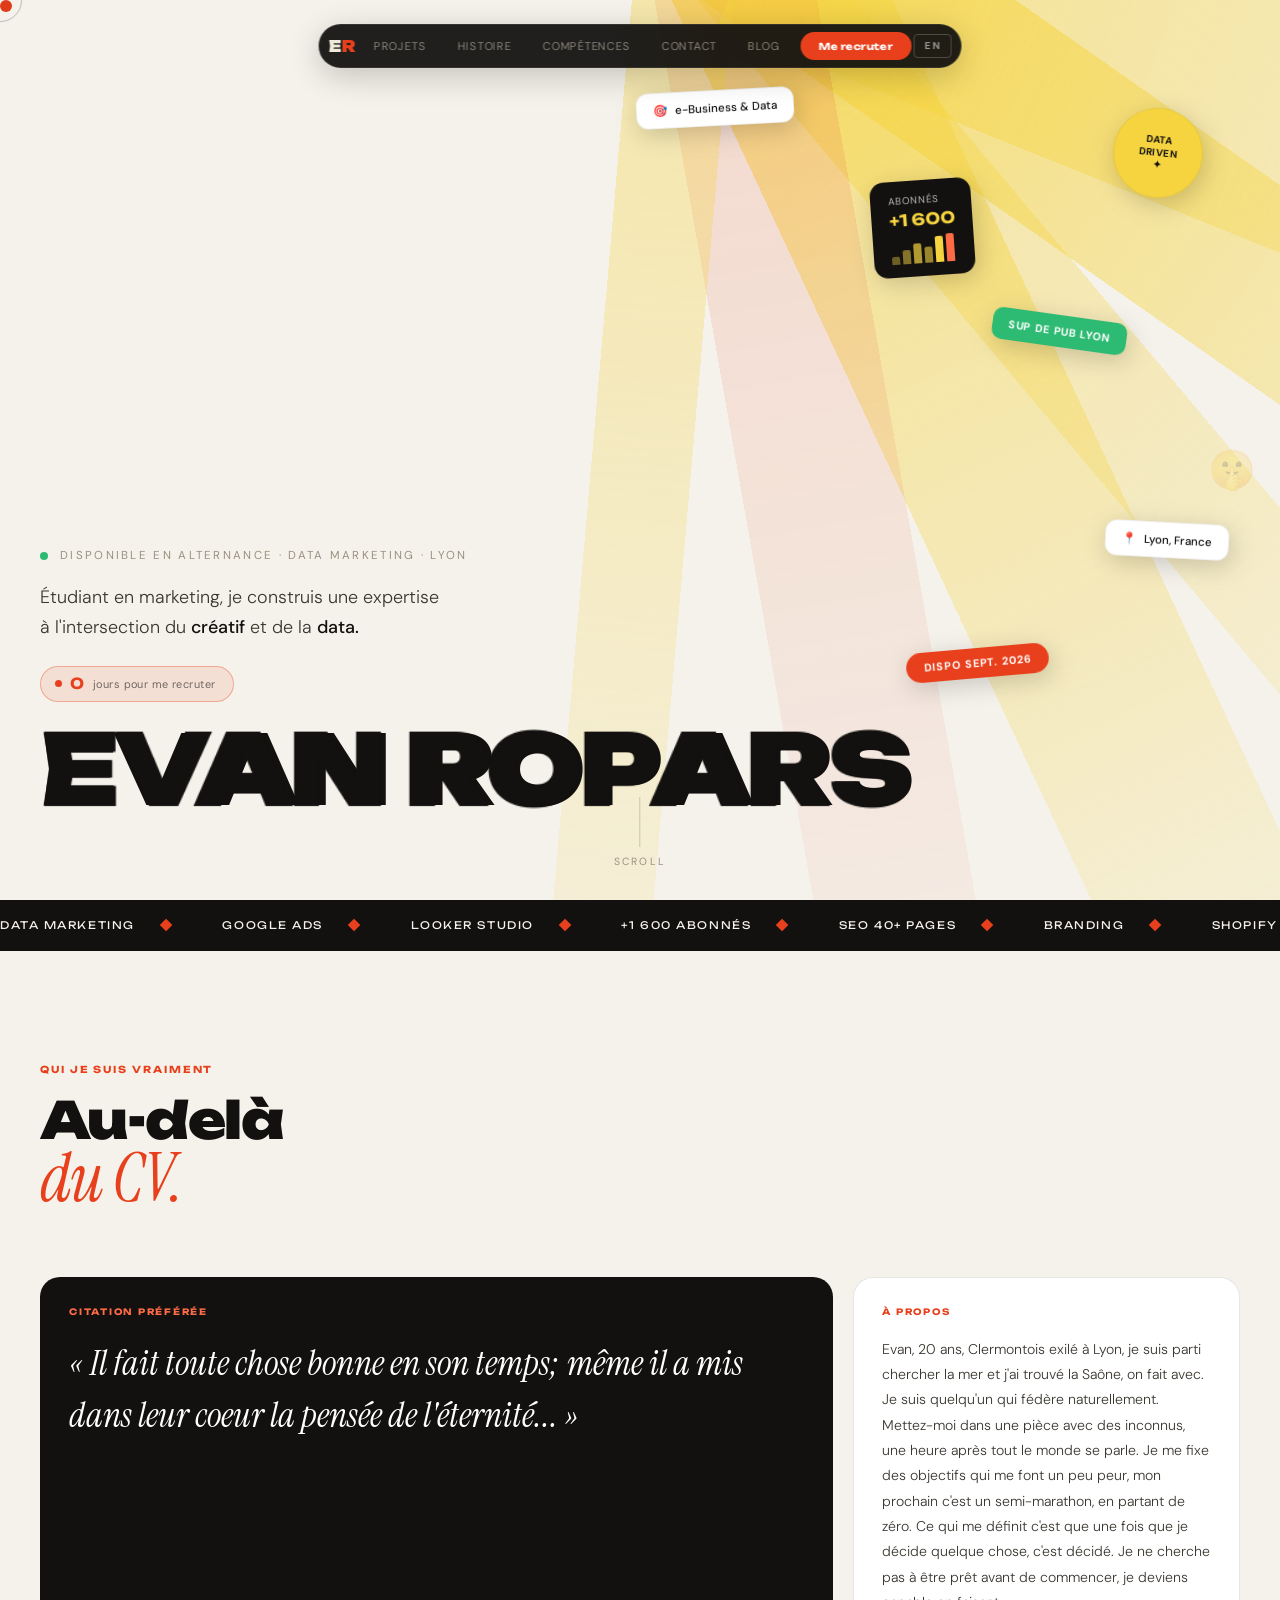
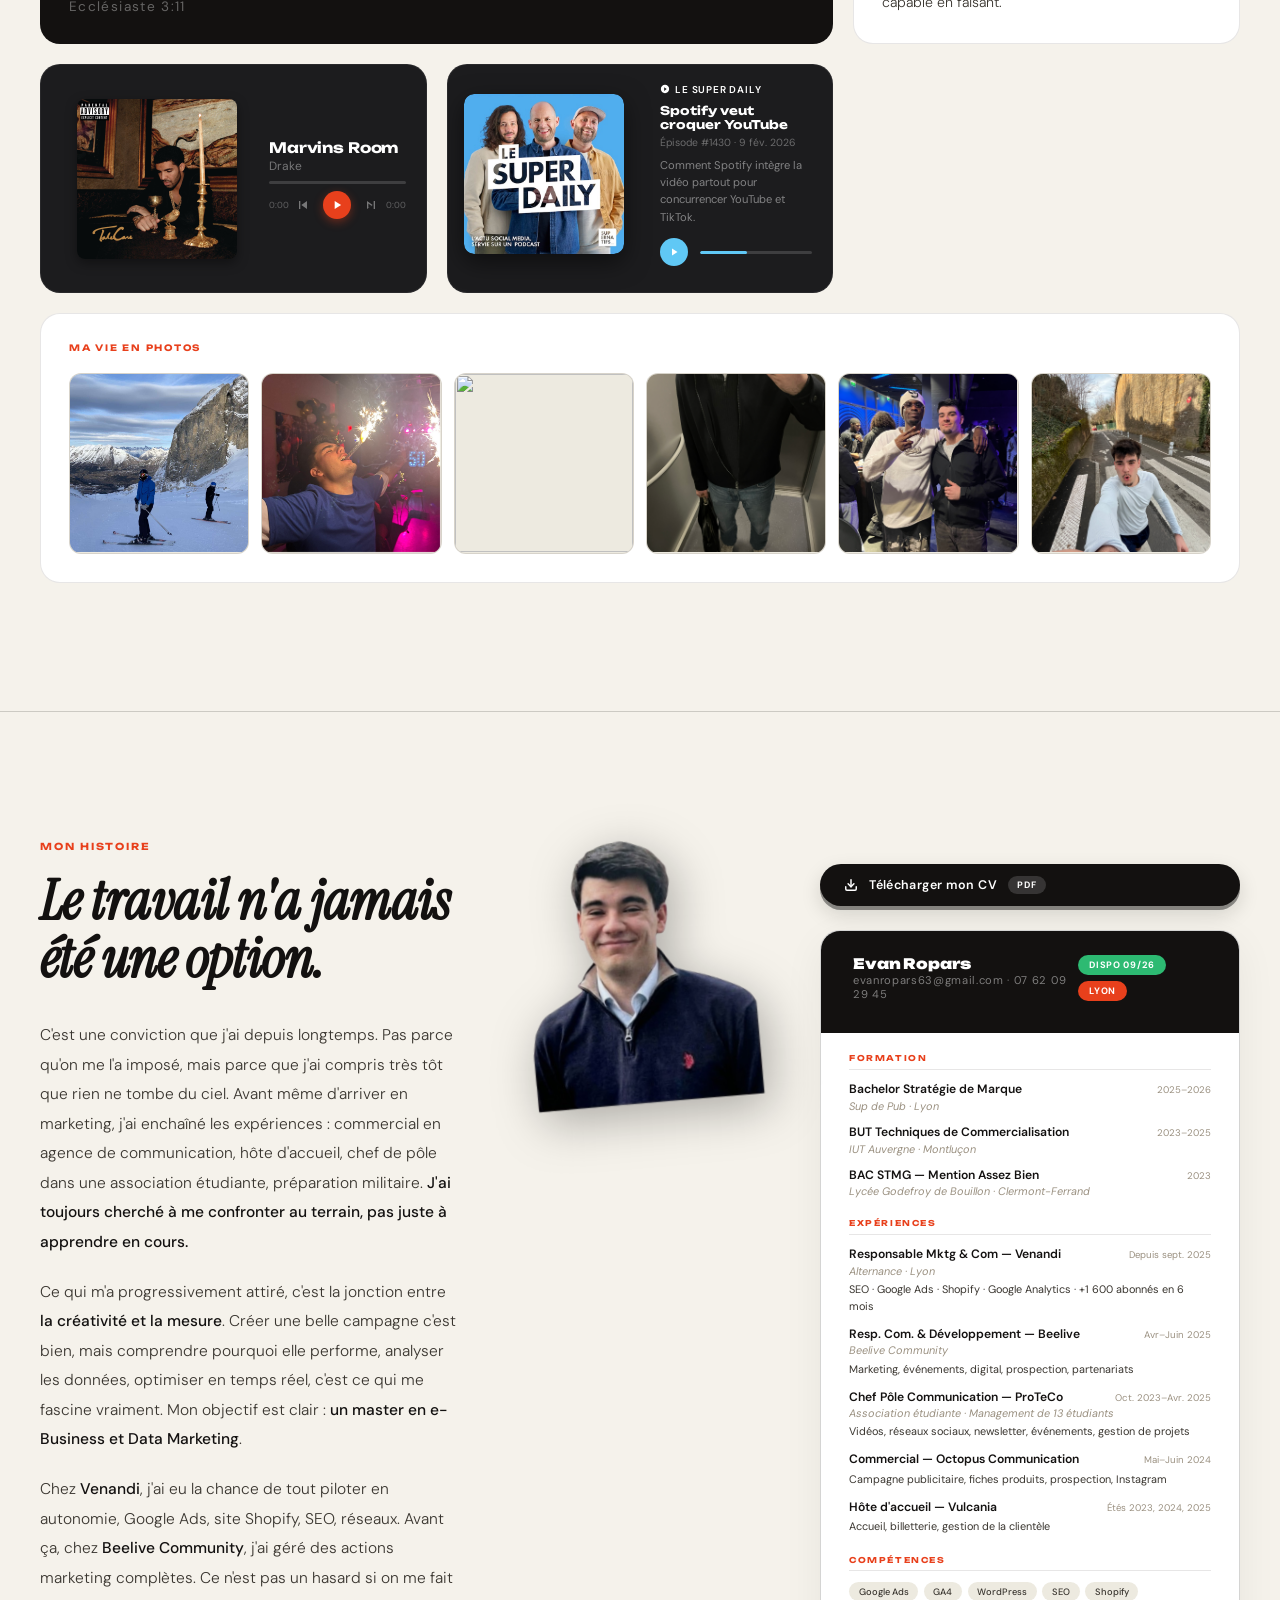
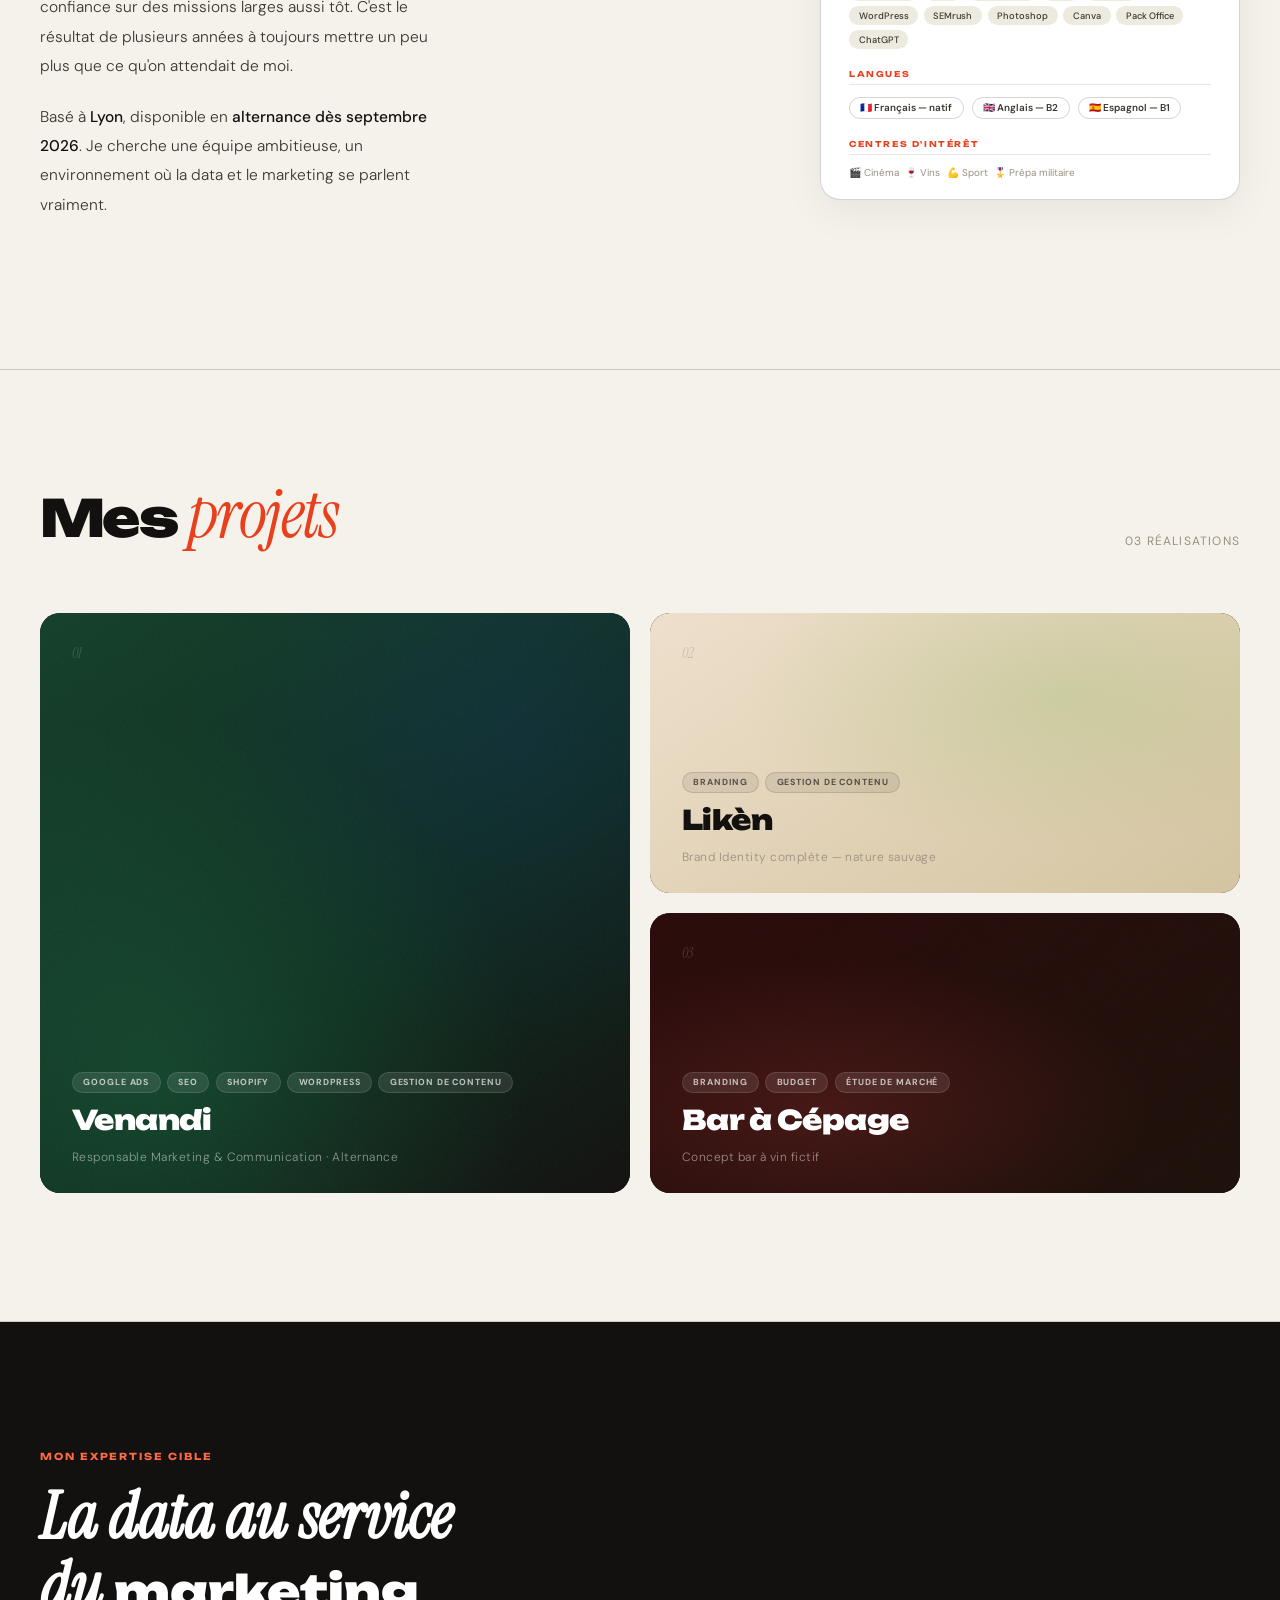
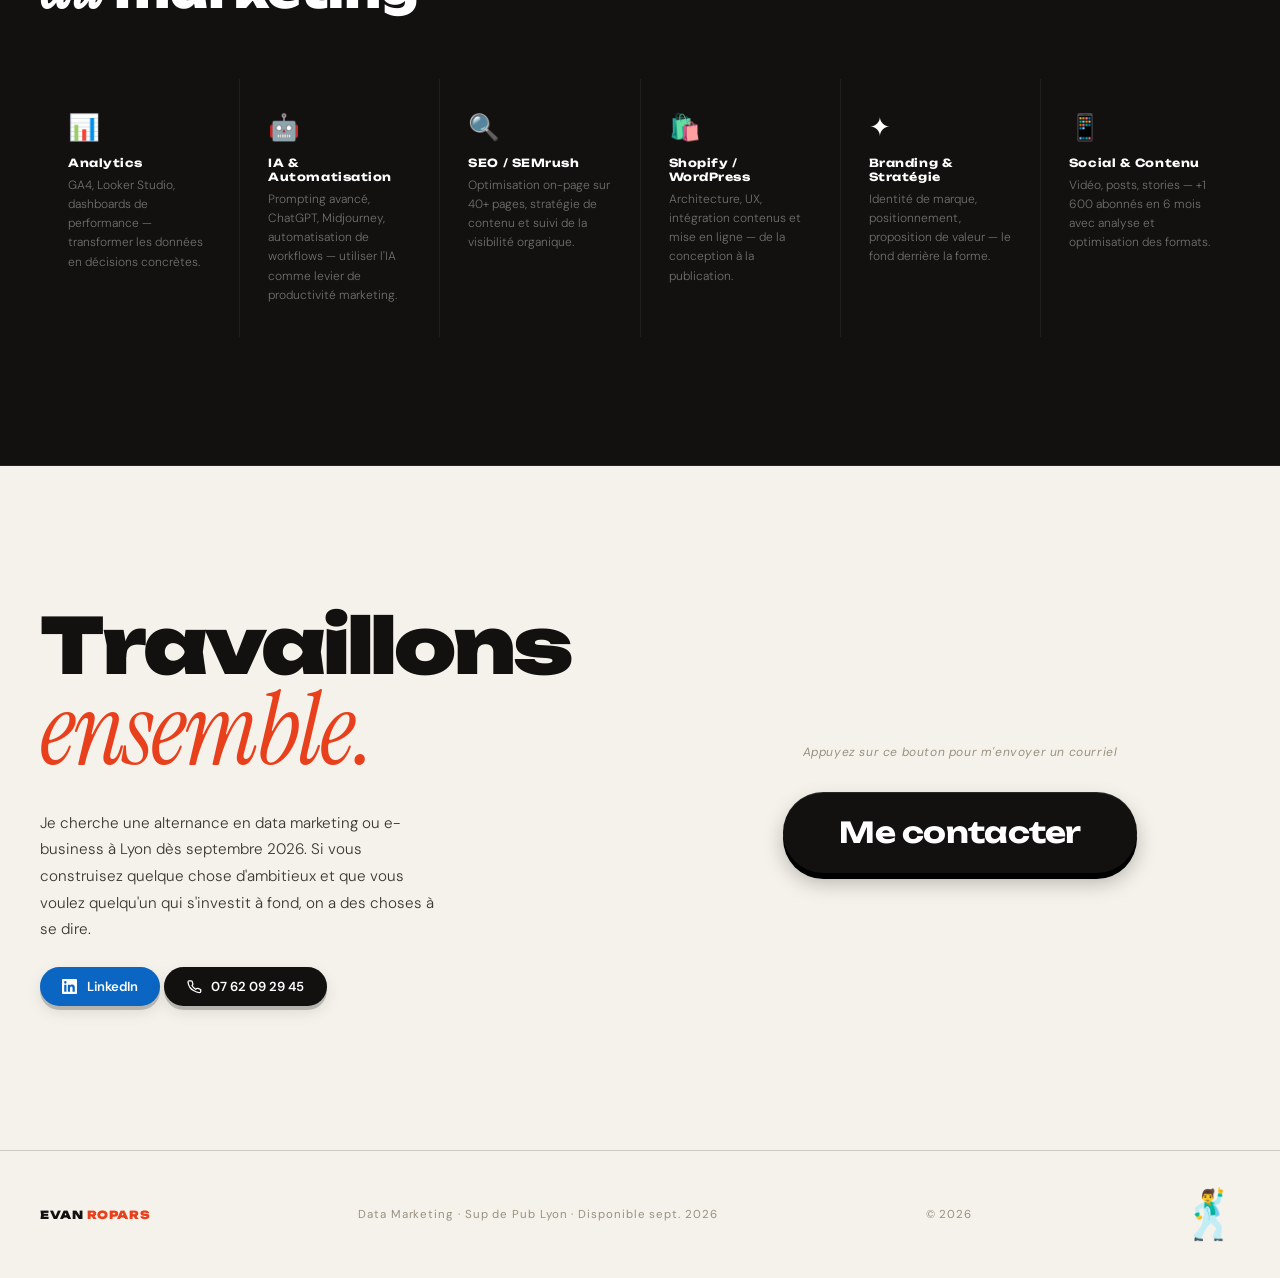
==== index.html @ af180e32 "Add files via upload" ====
<!DOCTYPE html>
<html lang="fr">

<head>
  <meta charset="UTF-8">
  <meta name="viewport" content="width=device-width, initial-scale=1.0">
  <title>Evan Ropars — Data Marketing</title>
  <link
    href="https://fonts.googleapis.com/css2?family=Unbounded:wght@300;400;600;700;900&family=Instrument+Serif:ital@0;1&family=DM+Sans:ital,wght@0,300;0,400;0,500;1,300&display=swap"
    rel="stylesheet">
  <link rel="stylesheet" href="style.css">
</head>

<body>
  <!-- ── LOADER BOMBE ── -->
<div id="loader">
  <div class="ldr-rays">
    <div class="ldr-ray"></div>
    <div class="ldr-ray"></div>
    <div class="ldr-ray"></div>
    <div class="ldr-ray"></div>
    <div class="ldr-ray"></div>
  </div>
  <div class="ldr-content">
    <div class="ldr-eyebrow">Portfolio · 2026</div>
    <div class="ldr-bomb-wrap">
      <div class="ldr-bomb" id="ldrBomb">
        <div class="ldr-fuse" id="ldrFuse">
          <div class="ldr-spark"></div>
        </div>
        <div class="ldr-bomb-body">
          <div class="ldr-bomb-shine"></div>
        </div>
      </div>
      <div class="ldr-explosion" id="ldrExplosion">
        <div class="ldr-exp-ring r1"></div>
        <div class="ldr-exp-ring r2"></div>
        <div class="ldr-exp-ring r3"></div>
        <div class="ldr-exp-ring r4"></div>
        <div class="ldr-exp-particles" id="ldrParticles"></div>
        <div class="ldr-exp-core"></div>
        <div class="ldr-exp-flash" id="ldrFlash"></div>
      </div>
    </div>
    <div class="ldr-name">EVAN ROPARS</div>
    <div class="ldr-bar-wrap">
      <div class="ldr-bar" id="ldrBar"></div>
    </div>
    <div class="ldr-sub" id="ldrSub">Chargement...</div>
  </div>
</div>

<style>
#loader {
  position: fixed;
  inset: 0;
  background: #131110;
  z-index: 99999;
  display: flex;
  align-items: center;
  justify-content: center;
  overflow: hidden;
  transition: none;
}

/* ── RAYONS ── */
.ldr-rays {
  position: absolute;
  inset: 0;
  pointer-events: none;
}
.ldr-ray {
  position: absolute;
  top: -10%;
  left: 50%;
  transform-origin: top center;
  opacity: 0;
  animation: ldrRayIn .8s ease forwards;
}
.ldr-ray:nth-child(1){width:180px;height:160%;background:linear-gradient(to bottom,rgba(245,212,64,.15),transparent);transform:rotate(-55deg);animation-delay:.1s}
.ldr-ray:nth-child(2){width:120px;height:160%;background:linear-gradient(to bottom,rgba(245,212,64,.1),transparent);transform:rotate(-35deg);animation-delay:.15s}
.ldr-ray:nth-child(3){width:200px;height:160%;background:linear-gradient(to bottom,rgba(245,212,64,.12),transparent);transform:rotate(-18deg);animation-delay:.05s}
.ldr-ray:nth-child(4){width:160px;height:160%;background:linear-gradient(to bottom,rgba(232,64,28,.08),transparent);transform:rotate(-5deg);animation-delay:.2s}
.ldr-ray:nth-child(5){width:100px;height:160%;background:linear-gradient(to bottom,rgba(245,212,64,.1),transparent);transform:rotate(-68deg);animation-delay:.08s}
@keyframes ldrRayIn{from{opacity:0}to{opacity:1}}

/* ── CONTENU ── */
.ldr-content {
  position: relative;
  z-index: 2;
  display: flex;
  flex-direction: column;
  align-items: center;
  gap: 1.25rem;
}
.ldr-eyebrow {
  font-family:'DM Sans',sans-serif;
  font-size:.65rem;
  letter-spacing:.25em;
  text-transform:uppercase;
  color:rgba(255,255,255,.3);
  opacity:0;
  animation:ldrUp .5s .2s ease forwards;
}

/* ── BOMBE ── */
.ldr-bomb-wrap {
  position:relative;
  width:120px;
  height:120px;
  display:flex;
  align-items:center;
  justify-content:center;
}
.ldr-bomb {
  display:flex;
  flex-direction:column;
  align-items:center;
  opacity:0;
  animation:ldrUp .5s .3s ease forwards;
}
.ldr-bomb.shaking { animation:ldrShake .07s linear infinite !important; }
@keyframes ldrShake{0%,100%{transform:rotate(-4deg) scale(1.06)}50%{transform:rotate(4deg) scale(1.06)}}
.ldr-fuse {
  width:4px;
  height:40px;
  background:linear-gradient(to bottom,#8B5E3C,#5a3a1a);
  border-radius:2px;
  position:relative;
  transform:rotate(20deg);
  margin-bottom:-4px;
}
.ldr-spark {
  position:absolute;
  top:0;left:50%;
  transform:translateX(-50%);
  width:10px;height:10px;
  border-radius:50%;
  box-shadow:0 0 8px #f5d440,0 0 20px #ff6b45;
  animation:ldrSpark .12s linear infinite;
}
@keyframes ldrSpark{
  0%{background:#fff;transform:translateX(-50%) scale(1)}
  50%{background:#f5d440;transform:translateX(-50%) scale(1.4) translateY(-2px)}
  100%{background:#e8401c;transform:translateX(-50%) scale(.8) translateY(1px)}
}
.ldr-bomb-body {
  width:80px;height:80px;
  border-radius:50%;
  background:radial-gradient(circle at 35% 30%,#444,#111 60%,#000);
  box-shadow:0 8px 24px rgba(0,0,0,.8),inset 0 2px 4px rgba(255,255,255,.08);
  position:relative;overflow:hidden;
}
.ldr-bomb-shine {
  position:absolute;
  top:12px;left:16px;
  width:22px;height:14px;
  background:rgba(255,255,255,.12);
  border-radius:50%;
  transform:rotate(-30deg);
}

/* ── EXPLOSION ── */
.ldr-explosion {
  position:absolute;inset:0;
  display:flex;align-items:center;justify-content:center;
  opacity:0;pointer-events:none;
}
.ldr-explosion.boom { opacity:1; }

.ldr-exp-core {
  position:absolute;
  width:60px;height:60px;
  border-radius:50%;
  background:radial-gradient(circle,#fff 0%,#f5d440 30%,#e8401c 60%,transparent 80%);
  opacity:0;
  transform:scale(0);
}
.ldr-explosion.boom .ldr-exp-core {
  animation:ldrCore .4s ease-out forwards;
}
@keyframes ldrCore{
  0%{transform:scale(0);opacity:1}
  50%{transform:scale(3);opacity:.8}
  100%{transform:scale(6);opacity:0}
}

.ldr-exp-ring {
  position:absolute;
  border-radius:50%;
  opacity:0;
}
.ldr-explosion.boom .r1{animation:ldrRing .6s .0s ease-out forwards;width:60px;height:60px;border:4px solid #fff}
.ldr-explosion.boom .r2{animation:ldrRing .7s .06s ease-out forwards;width:60px;height:60px;border:3px solid #f5d440}
.ldr-explosion.boom .r3{animation:ldrRing .8s .12s ease-out forwards;width:60px;height:60px;border:2px solid #e8401c}
.ldr-explosion.boom .r4{animation:ldrRing .9s .2s ease-out forwards;width:60px;height:60px;border:1.5px solid rgba(255,107,69,.5)}
@keyframes ldrRing{
  0%{transform:scale(0);opacity:1}
  100%{transform:scale(10);opacity:0}
}

.ldr-exp-flash {
  position:fixed;
  inset:-50vw;
  background:white;
  opacity:0;
  z-index:99;
  pointer-events:none;
}
.ldr-exp-flash.flash {
  animation:ldrBigFlash .4s ease-out forwards;
}
@keyframes ldrBigFlash{
  0%{opacity:1}
  100%{opacity:0}
}

.ldr-exp-particles{position:absolute;width:0;height:0}

/* ── NOM ── */
.ldr-name {
  font-family:'Unbounded',sans-serif;
  font-size:clamp(1.8rem,7vw,5rem);
  font-weight:900;
  letter-spacing:-.04em;
  color:white;
  opacity:0;
  animation:ldrUp .5s .5s ease forwards;
}

/* ── BARRE ── */
.ldr-bar-wrap {
  width:220px;height:2px;
  background:rgba(255,255,255,.1);
  border-radius:2px;overflow:hidden;
  opacity:0;
  animation:ldrUp .4s .65s ease forwards;
}
.ldr-bar {
  height:100%;width:0%;
  background:#e8401c;
  border-radius:2px;
}
.ldr-sub {
  font-family:'DM Sans',sans-serif;
  font-size:.62rem;
  letter-spacing:.18em;
  text-transform:uppercase;
  color:rgba(255,255,255,.3);
  opacity:0;
  animation:ldrUp .4s .75s ease forwards;
}

@keyframes ldrUp{from{opacity:0;transform:translateY(16px)}to{opacity:1;transform:translateY(0)}}

/* ── SORTIE — le loader se déchire vers l'extérieur ── */
#loader.exit {
  animation:ldrExplodeOut .6s ease-in forwards;
  transform-origin:center center;
}
@keyframes ldrExplodeOut{
  0%  {clip-path:circle(150% at 50% 50%);opacity:1}
  40% {clip-path:circle(150% at 50% 50%);opacity:1}
  100%{clip-path:circle(0% at 50% 50%);opacity:0}
}
</style>

<script>
(function(){
  const loader    = document.getElementById('loader');
  const bomb      = document.getElementById('ldrBomb');
  const fuse      = document.getElementById('ldrFuse');
  const explosion = document.getElementById('ldrExplosion');
  const flash     = document.getElementById('ldrFlash');
  const bar       = document.getElementById('ldrBar');
  const sub       = document.getElementById('ldrSub');
  const particles = document.getElementById('ldrParticles');
  let progress = 0;

  const iv = setInterval(()=>{
    progress += 1.8;
    bar.style.width = Math.min(progress,100)+'%';
    fuse.style.height = Math.max(4, 40*(1-progress/100))+'px';

    if(progress>=50) sub.textContent='Presque prêt...';
    if(progress>=80){ bomb.classList.add('shaking'); sub.textContent='Attention... 💣'; }
    if(progress>=100){ clearInterval(iv); boom(); }
  }, 22);

  function boom(){
    bomb.style.opacity='0';
    explosion.classList.add('boom');
    flash.classList.add('flash');

    // Particules
    const colors=['#f5d440','#e8401c','#ff6b45','#ffffff','#ff9900','#fbbf24'];
    for(let i=0;i<36;i++){
      const angle=(i/36)*360;
      const dist=80+Math.random()*120;
      const color=colors[Math.floor(Math.random()*colors.length)];
      const size=3+Math.random()*10;
      const rad=(angle*Math.PI)/180;
      const dx=Math.cos(rad)*dist;
      const dy=Math.sin(rad)*dist;
      const p=document.createElement('div');
      p.style.cssText=`position:absolute;width:${size}px;height:${size}px;border-radius:${Math.random()>.4?'50%':'2px'};background:${color};box-shadow:0 0 8px ${color};`;
      const s=document.createElement('style');
      s.textContent=`@keyframes lp${i}{0%{transform:translate(0,0) scale(1) rotate(0deg);opacity:1}100%{transform:translate(${dx}px,${dy}px) scale(0) rotate(${Math.random()*360}deg);opacity:0}}`;
      document.head.appendChild(s);
      p.style.animation=`lp${i} .8s ease-out forwards`;
      particles.appendChild(p);
    }

    sub.textContent='💥 BOOM !';
    sub.style.color='#e8401c';
    sub.style.opacity='1';

    // Le nom du loader vole vers le nom géant de la hero
    setTimeout(()=>{
      const ldrName  = document.querySelector('.ldr-name');
      const heroName = document.getElementById('heroName');
      const heroWrap = document.querySelector('.hero-name-wrap');

      if(ldrName && heroName && heroWrap){
        // Gèle le nom hero (déjà animé en arrière-plan sous le loader)
        heroWrap.style.animation='none';
        heroWrap.style.opacity='0';

        const fr = ldrName.getBoundingClientRect();
        const to = heroName.getBoundingClientRect();

        // Couleur et taille réelles du hero name
        const heroStyle = getComputedStyle(heroName);
        const heroColor = heroStyle.color;
        const heroFs    = parseFloat(heroStyle.fontSize);
        const fs        = parseFloat(getComputedStyle(ldrName).fontSize);

        // Clone flottant fixed — sans width contrainte, positionné à 0,0
        const clone = document.createElement('div');
        clone.textContent='EVAN ROPARS';
        clone.style.cssText=[
          'position:fixed','left:0','top:0',
          `font-family:'Unbounded',sans-serif`,
          `font-size:${fs}px`,
          'font-weight:900',
          'letter-spacing:-.04em',
          'color:white',
          'z-index:9999999',
          'margin:0','padding:0',
          'pointer-events:none',
          'white-space:nowrap',
          'will-change:transform'
        ].join(';');
        document.body.appendChild(clone);

        // Mesure la taille naturelle du clone (force reflow)
        const cr  = clone.getBoundingClientRect();

        // Bords réels du texte hero (lettres, pas le flex container)
        const letters       = heroName.querySelectorAll('.letter-wrap');
        const firstR        = letters[0].getBoundingClientRect();
        const lastR         = letters[letters.length-1].getBoundingClientRect();
        const heroTextLeft  = firstR.left;
        const heroTextWidth = lastR.right - firstR.left;
        const heroTextCY    = (firstR.top + lastR.bottom) / 2;

        // Clone positionné à l'identique du loader name (bord gauche aligné)
        const frLeft = fr.left + fr.width/2 - cr.width/2; // bord gauche du loader name
        const frCY   = fr.top  + fr.height/2;
        clone.style.left = frLeft + 'px';
        clone.style.top  = (frCY - cr.height/2) + 'px';

        // Cache le nom du loader et fait fondre le loader
        ldrName.style.opacity='0';
        loader.style.transition='opacity .35s ease';
        loader.style.opacity='0';
        setTimeout(()=>{ loader.style.display='none'; },380);

        // Scale basé sur les largeurs réelles mesurées
        const sc = heroTextWidth / cr.width;
        // translate : bord gauche clone → bord gauche du texte hero
        //             centre Y clone → centre Y du texte hero
        const dx = heroTextLeft - frLeft;
        const dy = heroTextCY   - frCY;

        requestAnimationFrame(()=>requestAnimationFrame(()=>{
          // transform-origin left center : le scale s'étend vers la droite
          // → bord gauche reste fixé sur heroTextLeft après translate ✓
          clone.style.transition='transform .65s cubic-bezier(.22,1,.36,1), color .45s .1s, opacity .18s .5s';
          clone.style.transformOrigin='left center';
          clone.style.transform=`translate(${dx}px,${dy}px) scale(${sc})`;
          clone.style.color=heroColor;

          // Cross-fade : le clone s'efface, le vrai nom apparaît
          setTimeout(()=>{
            heroWrap.style.transition='opacity .18s';
            heroWrap.style.opacity='1';
          }, 500);
          setTimeout(()=>{ clone.remove(); }, 700);
        }));

      } else {
        loader.classList.add('exit');
        setTimeout(()=>{ loader.style.display='none'; },650);
      }
    },600);
  }
})();
</script>

  <div class="cur" id="cd">
    <div class="cur-dot"></div>
  </div>
  <div class="cur" id="cr">
    <div class="cur-ring" id="crr"></div>
  </div>

  <nav id="nav">
    <div class="nav-inner">
      <a href="#home" class="nav-logo"><span class="nav-logo-e">E</span><span class="nav-logo-r">R</span></a>
      <a href="#work" class="nav-link">Projets</a>
      <a href="#about" class="nav-link">Histoire</a>
      <a href="#data" class="nav-link">Compétences</a>
      <a href="#contact" class="nav-link nav-link-active">Contact</a>
      <a href="blog.html" class="nav-link">Blog</a>
      <a href="mailto:evanropars63@gmail.com" class="nav-cta-pill">Me recruter</a>
      <button class="lang-switch" id="langSwitch">EN</button>
      <button class="nav-burger" id="navBurger" aria-label="Menu" aria-expanded="false">
        <span></span><span></span><span></span>
      </button>
    </div>
  </nav>
  <div class="nav-mobile-menu" id="navMobileMenu" aria-hidden="true">
    <button class="nav-mobile-close" id="navMobileClose" aria-label="Fermer" onclick="document.getElementById('navMobileMenu').classList.remove('open');document.getElementById('navBurger').classList.remove('open');document.body.style.overflow='';">&#10005;</button>
    <a href="#work" class="nav-mobile-link">Projets</a>
    <a href="#about" class="nav-mobile-link">Histoire</a>
    <a href="#data" class="nav-mobile-link">Compétences</a>
    <a href="#contact" class="nav-mobile-link">Contact</a>
    <a href="blog.html" class="nav-mobile-link">Blog</a>
    <a href="mailto:evanropars63@gmail.com" class="nav-mobile-link nav-mobile-cta">Me recruter</a>
  </div>

  <!-- HERO -->
  <section class="hero" id="home">

    <!-- RAYONS DE LUMIERE -->
    <div class="hero-rays" id="heroRays">
      <div class="ray ray-1"></div>
      <div class="ray ray-2"></div>
      <div class="ray ray-3"></div>
      <div class="ray ray-4"></div>
      <div class="ray ray-5"></div>
      <div class="ray ray-6"></div>
    </div>

    <!-- STICKERS FIXES (parallax) -->
    <div class="sticker" style="top:12%;right:6%;transform:rotate(6deg);" data-depth="4">
      <div class="sticker-round">DATA<br>DRIVEN<br>✦</div>
    </div>
    <div class="sticker" style="top:20%;right:24%;transform:rotate(-4deg);" data-depth="6">
      <div class="sticker-chart">
        <div id="stickerAbonnesLabel" style="font-size:.62rem;letter-spacing:.08em;opacity:.7;margin-bottom:.2rem;">ABONNÉS</div>
        <div style="font-family:'Unbounded',sans-serif;font-size:1rem;font-weight:700;color:var(--yellow);">+1 600
        </div>
        <div class="mini-bars">
          <div class="mini-bar" style="height:8px;opacity:.4;"></div>
          <div class="mini-bar" style="height:14px;opacity:.5;"></div>
          <div class="mini-bar" style="height:20px;opacity:.7;"></div>
          <div class="mini-bar" style="height:16px;opacity:.6;"></div>
          <div class="mini-bar" style="height:26px;"></div>
          <div class="mini-bar" style="height:28px;background:var(--accent2);"></div>
        </div>
      </div>
    </div>
    <div class="sticker" style="top:58%;right:4%;transform:rotate(3deg);" data-depth="3">
      <div class="sticker-inner"><span>📍</span> Lyon, France</div>
    </div>
    <div class="sticker" style="top:72%;right:18%;transform:rotate(-5deg);" data-depth="5">
      <div class="sticker-badge">Dispo sept. 2026</div>
    </div>
    <div class="sticker" style="top:35%;right:12%;transform:rotate(8deg);" data-depth="4">
      <div class="sticker-tag">Sup de Pub Lyon</div>
    </div>
    <div class="sticker" style="top:10%;right:38%;transform:rotate(-3deg);" data-depth="3">
      <div class="sticker-inner"><span>🎯</span> e-Business & Data</div>
    </div>

    <!-- CONTENU HERO -->
    <div class="hero-content">
      <div class="hero-eyebrow" id="heroEyebrow">
        <span class="dot-pulse"></span><span id="heroEyebrowTxt">Disponible en alternance · Data Marketing · Lyon</span>
      </div>

      <div class="hero-intro" id="heroIntro">
        Étudiant en marketing, je construis une expertise<br>à l'intersection du <strong>créatif</strong> et de la
        <strong>data.</strong>
      </div>

      <!-- COUNTDOWN DISPO -->
      <div class="countdown-pill">
        <span class="countdown-dot"></span>
        <span id="countdownNum" class="countdown-num">—</span>
        <span id="countdownLabel" class="countdown-label">jours pour me recruter</span>
      </div>

      <!-- NOM GÉANT INTERACTIF -->
      <div class="hero-name-wrap">
        <div class="hero-name" id="heroName">
          <span class="letter-wrap" data-letter="E"><span class="letter">E</span></span><span class="letter-wrap"
            data-letter="V"><span class="letter">V</span></span><span class="letter-wrap" data-letter="A"><span
              class="letter">A</span></span><span class="letter-wrap" data-letter="N"><span
              class="letter">N</span></span><span class="letter-space"> </span><span class="letter-wrap"
            data-letter="R1"><span class="letter">R</span></span><span class="letter-wrap" data-letter="O"><span
              class="letter">O</span></span><span class="letter-wrap" data-letter="P"><span
              class="letter">P</span></span><span class="letter-wrap" data-letter="A2"><span
              class="letter">A</span></span><span class="letter-wrap" data-letter="R"><span
              class="letter">R</span></span><span class="letter-wrap" data-letter="S"><span
              class="letter">S</span></span>
        </div>
      </div>

      <!-- IMAGE STICKERS sur les lettres -->
      <!-- E = graphique/analytics -->
      <div class="letter-sticker" id="ls-E" style="--ls-rot:-6deg;width:56px;height:56px;">
        <svg viewBox="0 0 56 56" xmlns="http://www.w3.org/2000/svg">
          <rect width="56" height="56" rx="10" fill="#131110" />
          <rect x="8" y="38" width="6" height="10" rx="2" fill="#f5d440" opacity=".5" />
          <rect x="17" y="30" width="6" height="18" rx="2" fill="#f5d440" opacity=".7" />
          <rect x="26" y="22" width="6" height="26" rx="2" fill="#f5d440" />
          <rect x="35" y="14" width="6" height="34" rx="2" fill="#e8401c" />
          <polyline points="11,38 20,30 29,22 38,14" stroke="#fff" stroke-width="1.5" fill="none"
            stroke-linecap="round" />
        </svg>
      </div>
      <!-- V = Venandi / forêt -->
      <div class="letter-sticker" id="ls-V" style="--ls-rot:5deg;width:54px;height:54px;">
        <svg viewBox="0 0 54 54" xmlns="http://www.w3.org/2000/svg">
          <rect width="54" height="54" rx="10" fill="#1a5c38" />
          <polygon points="27,8 38,28 16,28" fill="#2dba72" />
          <polygon points="27,18 40,38 14,38" fill="#7ab84e" />
          <rect x="23" y="38" width="8" height="10" rx="2" fill="#73543C" />
        </svg>
      </div>
      <!-- A = Alternance / calendar -->
      <div class="letter-sticker" id="ls-A" style="--ls-rot:-8deg;width:54px;height:54px;">
        <svg viewBox="0 0 54 54" xmlns="http://www.w3.org/2000/svg">
          <rect width="54" height="54" rx="10" fill="#e8401c" />
          <rect x="9" y="15" width="36" height="30" rx="4" fill="white" opacity=".15" />
          <rect x="9" y="15" width="36" height="9" rx="4" fill="white" opacity=".3" />
          <text x="27" y="38" text-anchor="middle" font-family="sans-serif" font-size="13" font-weight="700"
            fill="white">2026</text>
          <rect x="17" y="10" width="4" height="9" rx="2" fill="white" />
          <rect x="33" y="10" width="4" height="9" rx="2" fill="white" />
        </svg>
      </div>
      <!-- N = Likèn / nature leaf -->
      <div class="letter-sticker" id="ls-N" style="--ls-rot:7deg;width:54px;height:54px;">
        <svg viewBox="0 0 54 54" xmlns="http://www.w3.org/2000/svg">
          <rect width="54" height="54" rx="10" fill="#EEE0CC" />
          <path d="M27 44 Q10 30 14 14 Q28 10 40 22 Q48 36 27 44Z" fill="#5D866C" />
          <line x1="27" y1="44" x2="27" y2="18" stroke="#EEE0CC" stroke-width="1.5" />
          <line x1="27" y1="32" x2="20" y2="26" stroke="#EEE0CC" stroke-width="1" />
          <line x1="27" y1="26" x2="34" y2="21" stroke="#EEE0CC" stroke-width="1" />
        </svg>
      </div>
      <!-- R = Google Ads / target -->
      <div class="letter-sticker" id="ls-R" style="--ls-rot:-5deg;width:54px;height:54px;">
        <svg viewBox="0 0 54 54" xmlns="http://www.w3.org/2000/svg">
          <rect width="54" height="54" rx="10" fill="#f5f2eb" />
          <circle cx="27" cy="27" r="18" stroke="#e8401c" stroke-width="2.5" fill="none" />
          <circle cx="27" cy="27" r="11" stroke="#e8401c" stroke-width="2" fill="none" opacity=".6" />
          <circle cx="27" cy="27" r="5" fill="#e8401c" />
          <line x1="27" y1="4" x2="27" y2="12" stroke="#131110" stroke-width="2" stroke-linecap="round" />
          <line x1="27" y1="42" x2="27" y2="50" stroke="#131110" stroke-width="2" stroke-linecap="round" />
          <line x1="4" y1="27" x2="12" y2="27" stroke="#131110" stroke-width="2" stroke-linecap="round" />
          <line x1="42" y1="27" x2="50" y2="27" stroke="#131110" stroke-width="2" stroke-linecap="round" />
        </svg>
      </div>
      <!-- O = Bar à Cépage / wine -->
      <div class="letter-sticker" id="ls-O" style="--ls-rot:9deg;width:54px;height:54px;">
        <svg viewBox="0 0 54 54" xmlns="http://www.w3.org/2000/svg">
          <rect width="54" height="54" rx="10" fill="#1c100a" />
          <path d="M22 10 L22 26 Q22 36 27 36 Q32 36 32 26 L32 10 Z" fill="#8b2020" opacity=".9" />
          <path d="M22 18 Q27 22 32 18" fill="#c43030" />
          <rect x="25" y="36" width="4" height="10" rx="2" fill="#73543C" />
          <rect x="19" y="45" width="16" height="3" rx="1.5" fill="#73543C" />
          <path d="M20 10 L34 10" stroke="#c9a84c" stroke-width="1.5" stroke-linecap="round" />
        </svg>
      </div>
      <!-- P = Shopify / ecommerce -->
      <div class="letter-sticker" id="ls-P" style="--ls-rot:-7deg;width:54px;height:54px;">
        <svg viewBox="0 0 54 54" xmlns="http://www.w3.org/2000/svg">
          <rect width="54" height="54" rx="10" fill="#96bf48" />
          <rect x="12" y="16" width="30" height="22" rx="3" fill="white" opacity=".2" />
          <path d="M12 20 L42 20 L38 38 L16 38Z" fill="white" opacity=".15" />
          <text x="27" y="33" text-anchor="middle" font-family="sans-serif" font-size="14" font-weight="800"
            fill="white">S</text>
          <circle cx="20" cy="42" r="3" fill="white" opacity=".8" />
          <circle cx="34" cy="42" r="3" fill="white" opacity=".8" />
        </svg>
      </div>
      <!-- A2 = prépa militaire -->
      <div class="letter-sticker" id="ls-A2" style="--ls-rot:6deg;width:54px;height:54px;">
        <svg viewBox="0 0 54 54" xmlns="http://www.w3.org/2000/svg">
          <rect width="54" height="54" rx="10" fill="#2a3a1a" />
          <polygon points="27,8 34,20 48,20 37,29 41,43 27,34 13,43 17,29 6,20 20,20" fill="#7ab84e" opacity=".9" />
          <polygon points="27,14 32,23 42,23 34,29 37,39 27,33 17,39 20,29 12,23 22,23" fill="#f5d440" opacity=".7" />
        </svg>
      </div>
      <!-- S = Sup de Pub / diplôme -->
      <div class="letter-sticker" id="ls-S" style="--ls-rot:-4deg;width:54px;height:54px;">
        <svg viewBox="0 0 54 54" xmlns="http://www.w3.org/2000/svg">
          <rect width="54" height="54" rx="10" fill="#131110" />
          <polygon points="27,10 30,20 41,20 32,27 35,38 27,31 19,38 22,27 13,20 24,20" fill="#e8401c" />
          <rect x="14" y="40" width="26" height="3" rx="1.5" fill="white" opacity=".3" />
          <rect x="19" y="44" width="16" height="3" rx="1.5" fill="white" opacity=".2" />
        </svg>
      </div>
    </div>

    <div class="scroll-indicator">
      <div class="scroll-track">
        <div class="scroll-fill"></div>
      </div>Scroll
    </div>
  </section>

  <!-- TICKER -->
  <div class="ticker">
    <div class="ticker-track">
      <div class="ticker-item">Data Marketing <span class="sep">◆</span></div>
      <div class="ticker-item">Google Ads <span class="sep">◆</span></div>
      <div class="ticker-item">Looker Studio <span class="sep">◆</span></div>
      <div class="ticker-item">+1 600 abonnés <span class="sep">◆</span></div>
      <div class="ticker-item">SEO 40+ pages <span class="sep">◆</span></div>
      <div class="ticker-item">Branding <span class="sep">◆</span></div>
      <div class="ticker-item">Shopify <span class="sep">◆</span></div>
      <div class="ticker-item">Sup de Pub Lyon <span class="sep">◆</span></div>
      <div class="ticker-item">Data Marketing <span class="sep">◆</span></div>
      <div class="ticker-item">Google Ads <span class="sep">◆</span></div>
      <div class="ticker-item">Looker Studio <span class="sep">◆</span></div>
      <div class="ticker-item">+1 600 abonnés <span class="sep">◆</span></div>
      <div class="ticker-item">SEO 40+ pages <span class="sep">◆</span></div>
      <div class="ticker-item">Branding <span class="sep">◆</span></div>
      <div class="ticker-item">Shopify <span class="sep">◆</span></div>
      <div class="ticker-item">Sup de Pub Lyon <span class="sep">◆</span></div>
    </div>
  </div>

  <!-- SECTION PERSONNELLE -->
<section class="personal-section" id="personal">

  <!-- MINI BIO -->
  <div class="personal-header reveal">
    <div class="about-label">Qui je suis vraiment</div>
    <h2 class="personal-title">Au-delà<br><em>du CV.</em></h2>
  </div>

  <div class="personal-grid">

    <!-- CITATION -->
    <div class="personal-card card-quote reveal">
      <div class="quote-label">Citation préférée</div>
      <blockquote class="quote-text">
        « Il fait toute chose bonne en son temps; même il a mis dans leur coeur la pensée de l'éternité... »
      </blockquote>
      <div class="quote-ref">Ecclésiaste 3:11</div>
    </div>  

    <!-- MINI BIO -->
    <div class="personal-card card-bio reveal reveal-d1">
      <div class="quote-label">À propos</div>
      <p class="bio-text">Evan, 20 ans, Clermontois exilé à Lyon, je suis parti chercher la mer et j'ai trouvé la Saône, on fait avec.
Je suis quelqu'un qui fédère naturellement.
Mettez-moi dans une pièce avec des inconnus, une heure après tout le monde se parle.
Je me fixe des objectifs qui me font un peu peur, mon prochain c'est un semi-marathon, en partant de zéro.
Ce qui me définit c'est que une fois que je décide quelque chose, c'est décidé.
Je ne cherche pas à être prêt avant de commencer, je deviens capable en faisant. </p>
    </div>

    <!-- widget musique -->
    <div class="personal-card card-music reveal reveal-d2" style="grid-column: 1 / 2;">
  <div class="am-player">
    <img src="Marvin room cover.jpeg" class="am-cover" alt="Marvins Room" />
    <div class="am-info">
      <div class="am-titles">
        <div class="am-title">Marvins Room</div>
        <div class="am-artist">Drake</div>
      </div>
      <div class="am-bar" id="amBar">
        <div class="am-fill" id="amFill"></div>
      </div>
      <div class="am-bottom">
        <span id="amCurrent">0:00</span>
        <div class="am-controls">
          <button class="am-skip" id="amBack">
            <svg width="16" height="16" viewBox="0 0 24 24" fill="currentColor"><path d="M6 6h2v12H6zm3.5 6 8.5 6V6z"/></svg>
          </button>
          <button class="am-play" id="amPlay">
            <svg id="amPlayIcon" width="14" height="14" viewBox="0 0 24 24" fill="white"><path d="M8 5v14l11-7z"/></svg>
          </button>
          <button class="am-skip" id="amForward">
            <svg width="16" height="16" viewBox="0 0 24 24" fill="currentColor"><path d="M6 18l8.5-6L6 6v12zm2-8.14 4.96 3.5L8 16.14V9.86zM16 6h2v12h-2z"/></svg>
          </button>
        </div>
        <span id="amDuration">0:00</span>
      </div>
    </div>
  </div>
  <audio id="amAudio" src="Drake - Marvins Room.mp3" preload="metadata"></audio>
</div>
    <!-- WIDGET PODCAST -->
    <div class="personal-card card-podcast reveal reveal-d1">
      <div class="podcast-widget">
        <div class="podcast-cover">
          <img src="le-super-daily-podcast-supernatifs-social-media-s.jpg" alt="Le Super Daily" style="width:100%;height:100%;object-fit:cover;border-radius:inherit;display:block;">
        </div>
        <div class="podcast-info">
          <div class="podcast-badge">
            <svg width="10" height="12" viewBox="0 0 24 24" fill="white"><path d="M12 2C6.48 2 2 6.48 2 12s4.48 10 10 10 10-4.48 10-10S17.52 2 12 2zm-2 14.5v-9l6 4.5-6 4.5z"/></svg>
            Le Super Daily
          </div>
          <div class="podcast-title">Spotify veut croquer YouTube</div>
          <div class="podcast-ep">Épisode #1430 · 9 fév. 2026</div>
          <div class="podcast-desc">Comment Spotify intègre la vidéo partout pour concurrencer YouTube et TikTok.</div>
          <div class="podcast-controls">
            <div class="podcast-play">
              <svg width="12" height="12" viewBox="0 0 24 24" fill="white"><path d="M8 5v14l11-7z"/></svg>
            </div>
            <div class="podcast-bar">
              <div class="podcast-fill" style="width:42%"></div>
            </div>
          </div>
        </div>
      </div>
    </div>

    <!-- GALERIE PHOTOS -->
    <div class="personal-card card-gallery reveal reveal-d2">
      <div class="quote-label">Ma vie en photos</div>
      <div class="gallery-grid">
        <div class="gallery-img g1"><img src="IMG_1697.JPG" /></div>
        <div class="gallery-img g2"><img src="IMG_0579.JPG" /></div>
        <div class="gallery-img g3"><img src="IMG_0747.JPG" /></div>
        <div class="gallery-img g4"><img src="IMG_1745.JPG" /></div>
        <div class="gallery-img g5"><img src="IMG_2245.JPG" /></div>
        <div class="gallery-img g6"><img src="IMG_2375.JPG" /></div>
      </div>
    </div>

  </div>
</section>

  <!-- ABOUT -->
  <section class="about" id="about">
    <div class="about-inner" style="grid-template-columns: 1fr auto 1fr; gap: 3rem 2.5rem; align-items: start;">
      <div class="about-l">
        <div class="about-label reveal">Mon histoire</div>
        <h2 class="reveal reveal-d1">Le travail n'a jamais<br>été une option.</h2>
        <p class="about-body reveal reveal-d2">
          C'est une conviction que j'ai depuis longtemps. Pas parce qu'on me l'a imposé, mais parce que j'ai compris
          très tôt que rien ne tombe du ciel. Avant même d'arriver en marketing, j'ai enchaîné les expériences :
          commercial en agence de communication, hôte d'accueil, chef de pôle dans une association étudiante,
          préparation militaire. <strong>J'ai toujours cherché à me confronter au terrain, pas juste à apprendre en
            cours.</strong>
        </p>
        <p class="about-body reveal reveal-d2">
          Ce qui m'a progressivement attiré, c'est la jonction entre <strong>la créativité et la mesure</strong>.
          Créer une belle campagne c'est bien, mais comprendre pourquoi elle performe, analyser les données,
          optimiser en temps réel, c'est ce qui me fascine vraiment. Mon objectif est clair : <strong>un master en
            e-Business et Data Marketing</strong>.
        </p>
        <p class="about-body reveal reveal-d3">
          Chez <strong>Venandi</strong>, j'ai eu la chance de tout piloter en autonomie, Google Ads, site Shopify,
          SEO, réseaux. Avant ça, chez <strong>Beelive Community</strong>, j'ai géré des actions marketing complètes.
          Ce n'est pas un hasard si on me fait confiance sur des missions larges aussi tôt. C'est le résultat de
          plusieurs années à toujours mettre un peu plus que ce qu'on attendait de moi.
        </p>
        <p class="about-body reveal reveal-d3">
          Basé à <strong>Lyon</strong>, disponible en <strong>alternance dès septembre 2026</strong>. Je cherche une
          équipe ambitieuse, un environnement où la data et le marketing se parlent vraiment.
        </p>
      </div>


      <!-- STICKER PHOTO -->
      <div class="about-photo-sticker">
        <img src="evan_sticker_cutout.png" alt="Evan Ropars" />
      </div>

      <div class="about-r reveal reveal-d1">
        <!-- BOUTON CV -->
      <a href="CV Evan Ropars 2026.docx.pdf" class="cv-download-btn reveal reveal-d3" download>
        <span class="cv-btn-icon">
          <svg width="14" height="14" viewBox="0 0 24 24" fill="none" stroke="currentColor" stroke-width="2.5" stroke-linecap="round" stroke-linejoin="round">
            <path d="M21 15v4a2 2 0 0 1-2 2H5a2 2 0 0 1-2-2v-4"/>
            <polyline points="7 10 12 15 17 10"/>
            <line x1="12" y1="15" x2="12" y2="3"/>
          </svg>
        </span>
        <span>Télécharger mon CV</span>
        <span class="cv-btn-tag">PDF</span>
      </a>

      <!-- CV COMPLET -->
        <div class="cv-card">
          <div class="cv-header">
            <div class="cv-header-top">
              <div>
                <div class="cv-name">Evan Ropars</div>
                <div class="cv-role">evanropars63@gmail.com · 07 62 09 29 45</div>
              </div>
              <div class="cv-badges">
                <span class="cv-badge g">Dispo 09/26</span>
                <span class="cv-badge o">Lyon</span>
              </div>
            </div>
          </div>
          <div class="cv-body">

            <div class="cv-sec">
              <div class="cv-sec-title">Formation</div>
              <div class="cv-item">
                <div class="cv-row"><span class="cv-item-title">Bachelor Stratégie de Marque</span><span
                    class="cv-item-date">2025–2026</span></div>
                <div class="cv-item-sub">Sup de Pub · Lyon</div>
              </div>
              <div class="cv-item">
                <div class="cv-row"><span class="cv-item-title">BUT Techniques de Commercialisation</span><span
                    class="cv-item-date">2023–2025</span></div>
                <div class="cv-item-sub">IUT Auvergne · Montluçon</div>
              </div>
              <div class="cv-item">
                <div class="cv-row"><span class="cv-item-title">BAC STMG — Mention Assez Bien</span><span
                    class="cv-item-date">2023</span></div>
                <div class="cv-item-sub">Lycée Godefroy de Bouillon · Clermont-Ferrand</div>
              </div>
            </div>

            <div class="cv-sec">
              <div class="cv-sec-title">Expériences</div>
              <div class="cv-item">
                <div class="cv-row"><span class="cv-item-title">Responsable Mktg & Com — Venandi</span><span
                    class="cv-item-date">Depuis sept. 2025</span></div>
                <div class="cv-item-sub">Alternance · Lyon</div>
                <div class="cv-item-desc">SEO · Google Ads · Shopify · Google Analytics · +1 600 abonnés en 6 mois</div>
              </div>
              <div class="cv-item">
                <div class="cv-row"><span class="cv-item-title">Resp. Com. & Développement — Beelive</span><span
                    class="cv-item-date">Avr–Juin 2025</span></div>
                <div class="cv-item-sub">Beelive Community</div>
                <div class="cv-item-desc">Marketing, événements, digital, prospection, partenariats</div>
              </div>
              <div class="cv-item">
                <div class="cv-row"><span class="cv-item-title">Chef Pôle Communication — ProTeCo</span><span
                    class="cv-item-date">Oct. 2023–Avr. 2025</span></div>
                <div class="cv-item-sub">Association étudiante · Management de 13 étudiants</div>
                <div class="cv-item-desc">Vidéos, réseaux sociaux, newsletter, événements, gestion de projets</div>
              </div>
              <div class="cv-item">
                <div class="cv-row"><span class="cv-item-title">Commercial — Octopus Communication</span><span
                    class="cv-item-date">Mai–Juin 2024</span></div>
                <div class="cv-item-desc">Campagne publicitaire, fiches produits, prospection, Instagram</div>
              </div>
              <div class="cv-item">
                <div class="cv-row"><span class="cv-item-title">Hôte d'accueil — Vulcania</span><span
                    class="cv-item-date">Étés 2023, 2024, 2025</span></div>
                <div class="cv-item-desc">Accueil, billetterie, gestion de la clientèle</div>
              </div>
            </div>

            <div class="cv-sec">
              <div class="cv-sec-title">Compétences</div>
              <div class="cv-skills">
                <span class="cv-skill">Google Ads</span><span class="cv-skill">GA4</span>
                <span class="cv-skill">WordPress</span><span class="cv-skill">SEO</span>
                <span class="cv-skill">Shopify</span><span class="cv-skill">WordPress</span>
                <span class="cv-skill">SEMrush</span><span class="cv-skill">Photoshop</span>
                <span class="cv-skill">Canva</span><span class="cv-skill">Pack Office</span>
                <span class="cv-skill">ChatGPT</span>
              </div>
            </div>

            <div class="cv-sec">
              <div class="cv-sec-title">Langues</div>
              <div class="cv-langs">
                <span class="cv-lang">🇫🇷 Français — natif</span>
                <span class="cv-lang">🇬🇧 Anglais — B2</span>
                <span class="cv-lang">🇪🇸 Espagnol — B1</span>
              </div>
            </div>

            <div class="cv-sec" style="margin-bottom:0">
              <div class="cv-sec-title">Centres d'intérêt</div>
              <div class="cv-interests">
                <span class="cv-interest">🎬 Cinéma</span>
                <span class="cv-interest">🍷 Vins</span>
                <span class="cv-interest">💪 Sport</span>
                <span class="cv-interest">🎖️ Prépa militaire</span>
              </div>
            </div>

          </div>
        </div>
      </div>
    </div>
  </section>

  <!-- PROJETS — GRILLE BEHANCE -->
  <section class="work" id="work">

    <div class="work-header reveal">
      <div>
        <h2>Mes <em>projets</em></h2>
      </div>
      <span class="work-sub">03 réalisations</span>
    </div>

    <div class="proj-grid reveal">

      <!-- ── CARTE 1 — VENANDI (grande, gauche) ── -->
      <a href="venandi.html" class="proj-card">
        <div class="proj-card-inner">
          <div class="proj-bg proj-bg-1"></div>

          <!-- Badge stat au hover -->
          <div class="proj-stat">
            <span class="proj-stat-val">+1 600</span>
            <span class="proj-stat-label">abonnés en 6 mois</span>
          </div>

          <div class="proj-content">
            <div class="proj-top">
              <span class="proj-num" style="color:rgba(255,255,255,.4);">01</span>
              <div class="proj-arrow" style="color:white;">↗</div>
            </div>
            <div class="proj-bottom">
              <div class="proj-tags">
                <span class="proj-tag">Google Ads</span>
                <span class="proj-tag">SEO</span>
                <span class="proj-tag">Shopify</span>
                <span class="proj-tag">WordPress</span>
                <span class="proj-tag">Gestion de contenu</span>
              </div>
              <div class="proj-title">Venandi</div>
              <div class="proj-subtitle">Responsable Marketing & Communication · Alternance</div>
            </div>
          </div>
        </div>
      </a>

      <!-- ── CARTE 2 — LIKÈN (petite, haut droite) ── -->
      <a href="liken.html" class="proj-card">
        <div class="proj-card-inner">
          <div class="proj-bg proj-bg-2"></div>

          <!-- Badge stat au hover -->
          <div class="proj-stat">
            <span class="proj-stat-val">Brandbook</span>
            <span class="proj-stat-label">complet</span>
          </div>

          <div class="proj-content">
            <div class="proj-top">
              <span class="proj-num" style="color:rgba(19,17,16,.35);">02</span>
              <div class="proj-arrow" style="color:var(--ink);">↗</div>
            </div>
            <div class="proj-bottom">
              <div class="proj-tags">
                <span class="proj-tag">Branding</span>
                <span class="proj-tag">Gestion de contenu</span>
              </div>
              <div class="proj-title">Likèn</div>
              <div class="proj-subtitle">Brand Identity complète — nature sauvage</div>
            </div>
          </div>
        </div>
      </a>

      <!-- ── CARTE 3 — BAR À CÉPAGE (petite, bas droite) ── -->
      <a href="cepage.html" class="proj-card">
        <div class="proj-card-inner">
          <div class="proj-bg proj-bg-3"></div>

          <!-- Badge stat au hover -->
          <div class="proj-stat">
            <span class="proj-stat-val">16 / 20</span>
            <span class="proj-stat-label">jury simulé banque</span>
          </div>

          <div class="proj-content">
            <div class="proj-top">
              <span class="proj-num" style="color:rgba(255,255,255,.4);">03</span>
              <div class="proj-arrow" style="color:white;">↗</div>
            </div>
            <div class="proj-bottom">
              <div class="proj-tags">
                <span class="proj-tag">Branding</span>
                <span class="proj-tag">Budget</span>
                <span class="proj-tag">Étude de marché</span>
              </div>
              <div class="proj-title">Bar à Cépage</div>
              <div class="proj-subtitle">Concept bar à vin fictif</div>
            </div>
          </div>
        </div>
      </a>

    </div>
  </section>

  <!-- DATA -->
  <section class="data-section" id="data">
    <div class="data-label reveal">Mon expertise cible</div>
    <h2 class="reveal reveal-d1">La data au service<br>du <strong>marketing</strong></h2>
    <div class="tools-grid">
      <div class="tool-card reveal">
        <div class="tool-icon">📊</div>
        <div class="tool-name">Analytics</div>
        <div class="tool-desc">GA4, Looker Studio, dashboards de performance — transformer les données en décisions
          concrètes.</div>
      </div>
      <div class="tool-card reveal reveal-d1">
        <div class="tool-icon">🤖</div>
        <div class="tool-name">IA & Automatisation</div>
        <div class="tool-desc">Prompting avancé, ChatGPT, Midjourney, automatisation de workflows — utiliser l'IA comme levier de productivité marketing.
        </div>
      </div>
      <div class="tool-card reveal reveal-d2">
        <div class="tool-icon">🔍</div>
        <div class="tool-name">SEO / SEMrush</div>
        <div class="tool-desc">Optimisation on-page sur 40+ pages, stratégie de contenu et suivi de la visibilité
          organique.</div>
      </div>
      <div class="tool-card reveal reveal-d3">
        <div class="tool-icon">🛍️</div>
        <div class="tool-name">Shopify / WordPress</div>
        <div class="tool-desc">Architecture, UX, intégration contenus et mise en ligne — de la conception à la
          publication.</div>
      </div>
      <div class="tool-card reveal">
        <div class="tool-icon">✦</div>
        <div class="tool-name">Branding & Stratégie</div>
        <div class="tool-desc">Identité de marque, positionnement, proposition de valeur — le fond derrière la forme.
        </div>
      </div>
      <div class="tool-card reveal reveal-d1">
        <div class="tool-icon">📱</div>
        <div class="tool-name">Social & Contenu</div>
        <div class="tool-desc">Vidéo, posts, stories — +1 600 abonnés en 6 mois avec analyse et optimisation des
          formats.</div>
      </div>
    </div>
  </section>

  <!-- CONTACT -->
  <section class="contact" id="contact">
    <div class="contact-l">
      <h2 class="reveal">Travaillons<br><em>ensemble.</em></h2>
      <p class="reveal reveal-d1">Je cherche une alternance en data marketing ou e-business à Lyon dès septembre 2026.
        Si vous construisez quelque chose d'ambitieux et que vous voulez quelqu'un qui s'investit à fond, on a des
        choses à se dire.</p>

      <!-- Infos contact simples -->
      <div class="contact-infos reveal reveal-d2">
        <a href="https://www.linkedin.com/in/evan-ropars-900147292/" target="_blank" class="contact-info-btn btn-li">
          <svg width="15" height="15" viewBox="0 0 24 24" fill="currentColor"><path d="M20.447 20.452h-3.554v-5.569c0-1.328-.027-3.037-1.852-3.037-1.853 0-2.136 1.445-2.136 2.939v5.667H9.351V9h3.414v1.561h.046c.477-.9 1.637-1.85 3.37-1.85 3.601 0 4.267 2.37 4.267 5.455v6.286zM5.337 7.433a2.062 2.062 0 0 1-2.063-2.065 2.064 2.064 0 1 1 2.063 2.065zm1.782 13.019H3.555V9h3.564v11.452zM22.225 0H1.771C.792 0 0 .774 0 1.729v20.542C0 23.227.792 24 1.771 24h20.451C23.2 24 24 23.227 24 22.271V1.729C24 .774 23.2 0 22.222 0h.003z"/></svg>
          LinkedIn
        </a>
        <a href="tel:0762092945" class="contact-info-btn btn-tel">
         <svg width="15" height="15" viewBox="0 0 24 24" fill="none" stroke="currentColor" stroke-width="2" stroke-linecap="round" stroke-linejoin="round"><path d="M22 16.92v3a2 2 0 0 1-2.18 2 19.79 19.79 0 0 1-8.63-3.07A19.5 19.5 0 0 1 4.69 13.6 19.79 19.79 0 0 1 1.61 5.06 2 2 0 0 1 3.6 2.87h3a2 2 0 0 1 2 1.72c.127.96.361 1.903.7 2.81a2 2 0 0 1-.45 2.11L7.91 10.5a16 16 0 0 0 6 6l.97-.97a2 2 0 0 1 2.11-.45c.907.339 1.85.573 2.81.7A2 2 0 0 1 21.5 18l.47-1.08z"/></svg>
          07 62 09 29 45
        </a>
    </div>
    </div>

            <div class="contact-r reveal reveal-d1">
      <p class="contact-hint">Appuyez sur ce bouton pour m'envoyer un courriel</p>
      <a href="mailto:evanropars63@gmail.com" class="big-3d-btn" id="bigBtn">
        <span class="big-3d-btn-face">Me contacter</span>
      </a>
    </div>
  </section>

  <footer>
    <div class="foot-logo">EVAN <em>ROPARS</em></div>
    <p>Data Marketing · Sup de Pub Lyon · Disponible sept. 2026</p>
    <p>© 2026</p>
    <a href="https://www.youtube.com/watch?v=AACOcpA8i-U&list=RDAACOcpA8i-U&start_radio=1" target="_blank" class="lien-danse" aria-label="Un secret bien gardé">
        🕺
    </a>
  </footer>

  <script src="script.js"></script>
  <a href="snake.html" style="position:fixed;bottom:45vh;right:1.5rem;font-size:2.4rem;text-decoration:none;z-index:50;cursor:none;opacity:.2;transition:opacity .3s;" onmouseover="this.style.opacity='1'" onmouseout="this.style.opacity='.2'">🤫</a>
</body>
</html>
---- style.css ----
/* ============================================================
   EVAN ROPARS — Portfolio · style.css
   ============================================================


   TABLE DES MATIÈRES
   ──────────────────
   1.  Reset & Variables CSS
   2.  Navigation (pill flottante)
   3.  Hero (rayons, nom géant, stickers lettres)
   4.  Stickers flottants
   5.  Ticker animé
   6.  About & CV
   7.  Projets (bulles interactives)
   8.  Data / Compétences
   9.  Contact & Bouton 3D
   10. Footer
   11. Responsive mobile

   ============================================================ */


*,
*::before,
*::after {
  box-sizing: border-box;
  margin: 0;
  padding: 0
}

:root {
  --bg: #f5f2eb;
  --bg2: #edeae0;
  --ink: #131110;
  --ink2: #3a3630;
  --muted: #9a9080;
  --accent: #e8401c;
  --accent2: #ff6b45;
  --blue: #1a3cff;
  --yellow: #f5d440;
  --green: #2dba72;
  --border: rgba(19, 17, 16, 0.1);
  --border2: rgba(19, 17, 16, 0.18);
}

html {
  scroll-behavior: smooth
}

body {
  font-family: 'DM Sans', sans-serif;
  background: var(--bg);
  color: var(--ink);
  overflow-x: hidden;
  cursor: none
}

.cur {
  position: fixed;
  pointer-events: none;
  z-index: 9999;
  mix-blend-mode: multiply
}

.cur-dot {
  width: 12px;
  height: 12px;
  border-radius: 50%;
  background: var(--accent)
}

.cur-ring {
  width: 44px;
  height: 44px;
  border-radius: 50%;
  border: 1.5px solid var(--ink);
  opacity: .25;
  transition: width .25s, height .25s, opacity .25s
}

.cur-ring.hover {
  width: 70px;
  height: 70px;
  opacity: .5
}


/* ─────────────────────────────────────────
   2. NAVIGATION
───────────────────────────────────────── */
/* FLOATING PILL NAV */
nav {
  position: fixed;
  top: 1.5rem;
  left: 50%;
  transform: translateX(-50%);
  z-index: 200;
  transition: top .4s cubic-bezier(.22, 1, .36, 1), box-shadow .4s;
}

nav.scrolled {
  top: 1rem;
}

.nav-inner {
  display: flex;
  align-items: center;
  gap: .15rem;
  background: rgba(19, 17, 16, 0.94);
  backdrop-filter: blur(20px);
  border-radius: 100px;
  padding: .45rem .55rem;
  border: 1px solid rgba(240, 234, 216, 0.1);
  box-shadow: 0 8px 32px rgba(0, 0, 0, 0.2);
  transition: all .3s;
}

.nav-link {
  font-size: .7rem;
  letter-spacing: .07em;
  text-transform: uppercase;
  color: rgba(240, 234, 216, 0.5);
  text-decoration: none;
  padding: .42rem .9rem;
  border-radius: 100px;
  transition: all .2s;
  white-space: nowrap;
  font-family: 'DM Sans', sans-serif;
}

.nav-link:hover {
  color: rgba(240, 234, 216, 0.95);
  background: rgba(240, 234, 216, 0.07)
}

.nav-link-active {
  color: rgba(240, 234, 216, 0.95) !important;
  text-decoration: underline;
  text-underline-offset: 3px;
  text-decoration-color: var(--accent);
}

.nav-cta-pill {
  font-family: 'Unbounded', sans-serif;
  font-size: .6rem;
  font-weight: 700;
  letter-spacing: .04em;
  background: var(--accent);
  color: white;
  padding: .48rem 1.15rem;
  border-radius: 100px;
  text-decoration: none;
  transition: background .2s, transform .15s;
  white-space: nowrap;
  cursor: none;
  margin-left: .2rem;
}

.nav-cta-pill:hover {
  background: var(--accent2);
  transform: scale(1.04)
}

.lang-switch {
  background: none;
  border: 1.5px solid rgba(255,255,255,.2);
  color: rgba(255,255,255,.55);
  font-family: 'DM Sans', sans-serif;
  font-size: .62rem;
  font-weight: 700;
  letter-spacing: .12em;
  padding: .3rem .65rem;
  border-radius: 4px;
  cursor: none;
  transition: border-color .2s, color .2s;
}
.lang-switch:hover {
  border-color: rgba(255,255,255,.7);
  color: white;
}

/* NAV LOGO (initiales) */
.nav-logo {
  font-family: 'Unbounded', sans-serif;
  font-size: 1rem;
  font-weight: 900;
  text-decoration: none;
  letter-spacing: .04em;
  margin-right: auto;
  transition: opacity .2s;
}
.nav-logo:hover { opacity: .8 }
.nav-logo-e { color: #f0ead8 }
.nav-logo-r { color: var(--accent) }

/* BURGER — hidden on desktop */
.nav-burger {
  display: none;
  flex-direction: column;
  justify-content: center;
  align-items: center;
  gap: 5px;
  width: 32px;
  height: 32px;
  background: none;
  border: none;
  cursor: pointer;
  padding: 4px;
  border-radius: 6px;
  transition: background .2s;
}
.nav-burger:hover { background: rgba(255,255,255,.08) }
.nav-burger span {
  display: block;
  width: 18px;
  height: 1.5px;
  background: rgba(240,234,216,.8);
  border-radius: 2px;
  transition: transform .25s ease, opacity .2s ease;
  transform-origin: center;
}
.nav-burger.open span:nth-child(1) { transform: translateY(6.5px) rotate(45deg) }
.nav-burger.open span:nth-child(2) { opacity: 0; transform: scaleX(0) }
.nav-burger.open span:nth-child(3) { transform: translateY(-6.5px) rotate(-45deg) }

/* MOBILE MENU OVERLAY */
.nav-mobile-menu {
  display: none;
  position: fixed;
  inset: 0;
  z-index: 998;
  background: rgba(13,12,11,.97);
  backdrop-filter: blur(20px);
  flex-direction: column;
  align-items: center;
  justify-content: center;
  gap: .75rem;
  padding: 2rem;
  opacity: 0;
  pointer-events: none;
  transition: opacity .25s ease;
}
.nav-mobile-menu.open {
  opacity: 1;
  pointer-events: auto;
}
.nav-mobile-link {
  font-family: 'Unbounded', sans-serif;
  font-size: 1.3rem;
  font-weight: 700;
  color: rgba(240,234,216,.7);
  text-decoration: none;
  letter-spacing: -.02em;
  padding: .6rem 1rem;
  border-radius: 8px;
  transition: color .15s, background .15s;
  text-align: center;
}
.nav-mobile-link:hover { color: var(--cream); background: rgba(255,255,255,.05) }
.nav-mobile-cta {
  margin-top: 1rem;
  background: var(--accent);
  color: white !important;
  padding: .85rem 2.5rem;
  border-radius: 100px;
  font-size: 1rem;
}
.nav-mobile-cta:hover { background: var(--accent2) }
.nav-mobile-close {
  position: absolute;
  top: 1.25rem;
  right: 1.25rem;
  background: rgba(255,255,255,.08);
  border: 1px solid rgba(255,255,255,.15);
  color: rgba(240,234,216,.8);
  font-size: 1.1rem;
  width: 44px;
  height: 44px;
  border-radius: 50%;
  display: flex;
  align-items: center;
  justify-content: center;
  cursor: pointer !important;
  pointer-events: auto !important;
  z-index: 10;
  transition: background .2s, color .2s;
  -webkit-tap-highlight-color: transparent;
}
.nav-mobile-close:hover,
.nav-mobile-close:active { background: rgba(255,255,255,.2); color: white }


/* ─────────────────────────────────────────
   3. HERO
───────────────────────────────────────── */
/* HERO RAYONS */
.hero {
  min-height: 100vh;
  display: flex;
  flex-direction: column;
  justify-content: flex-end;
  padding: 0 2.5rem 5rem;
  position: relative;
  overflow: hidden;
  background: var(--bg);
}

.hero-rays {
  position: absolute;
  inset: 0;
  pointer-events: none;
  overflow: hidden;
}

.ray {
  position: absolute;
  top: -10%;
  left: 50%;
  width: 3px;
  height: 160%;
  transform-origin: top center;
  opacity: 0;
  animation: rayAppear 1.2s ease forwards;
}

.ray-1 {
  background: linear-gradient(to bottom, rgba(245, 212, 64, 0.7), transparent);
  transform: rotate(-55deg);
  animation-delay: .1s;
  width: 180px
}

.ray-2 {
  background: linear-gradient(to bottom, rgba(245, 212, 64, 0.5), transparent);
  transform: rotate(-40deg);
  animation-delay: .2s;
  width: 120px
}

.ray-3 {
  background: linear-gradient(to bottom, rgba(245, 212, 64, 0.6), transparent);
  transform: rotate(-25deg);
  animation-delay: .15s;
  width: 200px
}

.ray-4 {
  background: linear-gradient(to bottom, rgba(232, 64, 28, 0.15), transparent);
  transform: rotate(-10deg);
  animation-delay: .25s;
  width: 160px
}

.ray-5 {
  background: linear-gradient(to bottom, rgba(245, 212, 64, 0.4), transparent);
  transform: rotate(5deg);
  animation-delay: .3s;
  width: 100px
}

.ray-6 {
  background: linear-gradient(to bottom, rgba(245, 212, 64, 0.55), transparent);
  transform: rotate(-68deg);
  animation-delay: .05s;
  width: 250px
}

@keyframes rayAppear {
  from {
    opacity: 0
  }

  to {
    opacity: 1
  }
}

/* HERO CONTENT */
.hero-content {
  position: relative;
  z-index: 5;
  padding-bottom: .5rem
}

.hero-eyebrow {
  display: flex;
  align-items: center;
  gap: .75rem;
  font-size: .72rem;
  letter-spacing: .2em;
  text-transform: uppercase;
  color: var(--muted);
  margin-bottom: 1.25rem;
  opacity: 0;
  animation: up .7s .3s forwards;
}

.hero-intro {
  font-size: clamp(.9rem, 1.4vw, 1.15rem);
  color: var(--ink2);
  line-height: 1.65;
  font-weight: 300;
  max-width: 520px;
  margin-bottom: 1.5rem;
  opacity: 0;
  animation: up .8s .5s forwards;
}

.hero-intro strong {
  color: var(--ink);
  font-weight: 500
}

/* NOM GÉANT */
.hero-name-wrap {
  overflow: visible;
  opacity: 0;
  animation: up .9s .15s forwards
}

.hero-name {
  font-family: 'Unbounded', sans-serif;
  font-size: clamp(2.8rem, 7.5vw, 8rem);
  font-weight: 900;
  line-height: .9;
  letter-spacing: -.04em;
  color: var(--ink);
  display: flex;
  flex-wrap: wrap;
  align-items: baseline;
  user-select: none;
}

.letter-space {
  width: .25em;
  display: inline-block
}

.letter-wrap {
  position: relative;
  display: inline-block;
  cursor: none;
  transition: color .15s;
}

.letter-wrap:hover .letter {
  color: var(--accent)
}

.letter {
  display: inline-block;
  transition: transform .2s cubic-bezier(.34, 1.56, .64, 1), color .15s
}

.letter-wrap:hover .letter {
  transform: translateY(-6px) scale(1.05)
}

/* LETTER STICKERS — images */
.letter-sticker {
  position: fixed;
  pointer-events: none;
  z-index: 500;
  opacity: 0;
  transform: scale(.5) rotate(-10deg);
  transition: opacity .15s, transform .22s cubic-bezier(.34, 1.56, .64, 1);
  width: 52px;
  height: 52px;
}

.letter-sticker.visible {
  opacity: 1;
  transform: scale(1) rotate(var(--ls-rot, 0deg));
}

.letter-sticker svg {
  width: 100%;
  height: 100%;
  display: block
}

.letter-sticker img {
  width: 100%;
  height: 100%;
  object-fit: cover;
  border-radius: 8px;
  display: block;
  box-shadow: 2px 4px 12px rgba(0, 0, 0, .15)
}


/* ─────────────────────────────────────────
   4. STICKERS
───────────────────────────────────────── */
/* STICKERS */
.sticker {
  position: absolute;
  cursor: none;
  user-select: none;
  z-index: 10;
  filter: drop-shadow(3px 6px 12px rgba(0, 0, 0, 0.18));
  transition: transform .3s cubic-bezier(.34, 1.56, .64, 1)
}

.sticker:hover {
  transform: rotate(0deg) scale(1.12) !important
}

.sticker-inner {
  background: white;
  border-radius: 12px;
  padding: .6rem 1rem;
  font-size: .72rem;
  font-weight: 500;
  white-space: nowrap;
  border: 1.5px solid rgba(0, 0, 0, 0.06);
  display: flex;
  align-items: center;
  gap: .5rem
}

.sticker-round {
  background: var(--yellow);
  border-radius: 50%;
  width: 90px;
  height: 90px;
  display: flex;
  align-items: center;
  justify-content: center;
  text-align: center;
  font-size: .62rem;
  font-weight: 700;
  letter-spacing: .05em;
  text-transform: uppercase;
  line-height: 1.3;
  border: 1.5px solid rgba(0, 0, 0, 0.06)
}

.sticker-badge {
  background: var(--accent);
  border-radius: 100px;
  padding: .5rem 1.1rem;
  font-size: .68rem;
  font-weight: 700;
  color: white;
  letter-spacing: .08em;
  text-transform: uppercase
}

.sticker-chart {
  background: var(--ink);
  border-radius: 14px;
  padding: .8rem 1.1rem;
  color: white;
  font-size: .7rem
}

.sticker-chart .mini-bars {
  display: flex;
  align-items: flex-end;
  gap: 3px;
  margin-top: .4rem;
  height: 28px
}

.mini-bar {
  width: 8px;
  border-radius: 2px 2px 0 0;
  background: var(--yellow)
}

.sticker-tag {
  background: var(--green);
  border-radius: 10px;
  padding: .55rem 1rem;
  font-size: .68rem;
  font-weight: 700;
  color: white;
  letter-spacing: .06em;
  text-transform: uppercase
}

.sticker-mil {
  background: var(--blue);
  border-radius: 10px;
  padding: .55rem 1rem;
  font-size: .68rem;
  font-weight: 700;
  color: white;
  letter-spacing: .06em;
  text-transform: uppercase
}

/* ── COUNTDOWN ── */
.countdown-pill {
  display: inline-flex;
  align-items: center;
  gap: .55rem;
  background: rgba(232,64,28,.1);
  border: 1px solid rgba(232,64,28,.35);
  border-radius: 100px;
  padding: .45rem 1.1rem .45rem .85rem;
  opacity: 0;
  animation: up .5s .7s ease forwards;
  margin-bottom: 1.5rem;
}
.countdown-dot {
  width: 7px;
  height: 7px;
  border-radius: 50%;
  background: #e8401c;
  flex-shrink: 0;
  animation: cdPulse 1.4s ease-in-out infinite;
}
@keyframes cdPulse {
  0%,100% { box-shadow: 0 0 0 0 rgba(232,64,28,.6) }
  50%      { box-shadow: 0 0 0 5px rgba(232,64,28,0) }
}
.countdown-num {
  font-family: 'Unbounded', sans-serif;
  font-weight: 700;
  font-size: .95rem;
  color: #e8401c;
  letter-spacing: -.02em;
}
.countdown-label {
  font-family: 'DM Sans', sans-serif;
  font-size: .68rem;
  letter-spacing: .04em;
  color: rgba(0, 0, 0, 0.55);
}

/* photo sticker removed */
/* scroll/up animations */
.scroll-indicator {
  position: absolute;
  bottom: 2rem;
  left: 50%;
  transform: translateX(-50%);
  display: flex;
  flex-direction: column;
  align-items: center;
  gap: .5rem;
  font-size: .65rem;
  letter-spacing: .2em;
  text-transform: uppercase;
  color: var(--muted);
  opacity: 0;
  animation: fadeIn 1s 1.4s forwards
}

.scroll-track {
  width: 1px;
  height: 50px;
  background: var(--border2);
  position: relative;
  overflow: hidden
}

.scroll-fill {
  position: absolute;
  top: -100%;
  left: 0;
  width: 100%;
  height: 100%;
  background: var(--accent);
  animation: scrollDown 1.8s 1.5s infinite
}

.dot-pulse {
  width: 8px;
  height: 8px;
  border-radius: 50%;
  background: var(--green);
  animation: pulse 2s infinite
}

@keyframes pulse {

  0%,
  100% {
    box-shadow: 0 0 0 0 rgba(45, 186, 114, .5)
  }

  50% {
    box-shadow: 0 0 0 6px rgba(45, 186, 114, 0)
  }
}

@keyframes scrollDown {
  from {
    top: -100%
  }

  to {
    top: 100%
  }
}

@keyframes up {
  from {
    opacity: 0;
    transform: translateY(28px)
  }

  to {
    opacity: 1;
    transform: translateY(0)
  }
}

@keyframes fadeIn {
  from {
    opacity: 0
  }

  to {
    opacity: 1
  }
}


/* ─────────────────────────────────────────
   5. TICKER
───────────────────────────────────────── */
/* TICKER */
.ticker {
  border-top: 1.5px solid var(--ink);
  border-bottom: 1.5px solid var(--ink);
  background: var(--ink);
  padding: .9rem 0;
  overflow: hidden
}

.ticker-track {
  display: flex;
  gap: 3rem;
  animation: ticker 22s linear infinite;
  white-space: nowrap
}

.ticker-item {
  font-family: 'Unbounded', sans-serif;
  font-size: .65rem;
  font-weight: 400;
  letter-spacing: .15em;
  text-transform: uppercase;
  color: var(--bg);
  display: flex;
  align-items: center;
  gap: 1.5rem
}

.ticker-item .sep {
  color: var(--accent);
  font-size: 1rem
}

@keyframes ticker {
  from {
    transform: translateX(0)
  }

  to {
    transform: translateX(-50%)
  }
}


/* ─────────────────────────────────────────
   6. ABOUT & CV
───────────────────────────────────────── */
/* ABOUT */
.about {
  padding: 8rem 2.5rem;
  border-bottom: 1.5px solid var(--border2)
}

.about-inner {
  display: grid;
  grid-template-columns: 1fr 1fr;
  gap: 6rem;
  align-items: start
}

.about-label {
  font-family: 'Unbounded', sans-serif;
  font-size: .6rem;
  font-weight: 700;
  letter-spacing: .2em;
  text-transform: uppercase;
  color: var(--accent);
  margin-bottom: 1.25rem
}

.about-l h2 {
  font-family: 'Instrument Serif', serif;
  font-size: clamp(2rem, 4.5vw, 3.5rem);
  font-style: italic;
  line-height: 1.05;
  letter-spacing: -.01em;
  margin-bottom: 2rem
}

.about-body {
  font-size: .97rem;
  color: var(--ink2);
  line-height: 1.9;
  font-weight: 300;
  margin-bottom: 1.3rem
}

.about-body strong {
  color: var(--ink);
  font-weight: 500
}

.about-r {
  display: flex;
  flex-direction: column;
  gap: 1.5rem
}

/* PHOTO */
.photo-card {
  border-radius: 20px;
  overflow: hidden;
  border: 1.5px solid var(--border2);
  box-shadow: 0 20px 50px rgba(0, 0, 0, 0.08);
  position: relative
}

.photo-card img {
  width: 100%;
  height: 320px;
  object-fit: cover;
  object-position: center top;
  display: block
}

.photo-overlay {
  position: absolute;
  bottom: 0;
  left: 0;
  right: 0;
  background: linear-gradient(to top, rgba(19, 17, 16, 0.88) 0%, transparent 100%);
  padding: 1.75rem 1.5rem 1.25rem;
  display: flex;
  justify-content: space-between;
  align-items: flex-end
}

.photo-name {
  font-family: 'Unbounded', sans-serif;
  font-size: .85rem;
  font-weight: 900;
  color: white;
  letter-spacing: -.01em
}

.photo-title {
  font-size: .68rem;
  color: rgba(255, 255, 255, .55);
  margin-top: .2rem;
  letter-spacing: .06em
}

.photo-badge {
  background: var(--green);
  color: white;
  font-size: .6rem;
  font-weight: 700;
  padding: .3rem .8rem;
  border-radius: 100px;
  letter-spacing: .08em;
  text-transform: uppercase;
  white-space: nowrap
}

/* CV CARD */
.cv-card {
  background: white;
  border: 1.5px solid var(--border2);
  border-radius: 20px;
  overflow: hidden;
  box-shadow: 0 12px 40px rgba(0, 0, 0, 0.06)
}

.cv-header {
  background: var(--ink);
  padding: 1.5rem 2rem
}

.cv-header-top {
  display: flex;
  justify-content: space-between;
  align-items: flex-start;
  margin-bottom: .5rem
}

.cv-name {
  font-family: 'Unbounded', sans-serif;
  font-size: .9rem;
  font-weight: 900;
  color: white;
  letter-spacing: -.01em
}

.cv-role {
  font-size: .7rem;
  color: rgba(255, 255, 255, .45);
  letter-spacing: .06em
}

.cv-badges {
  display: flex;
  gap: .4rem;
  flex-wrap: wrap
}

.cv-badge {
  font-size: .58rem;
  font-weight: 700;
  letter-spacing: .08em;
  text-transform: uppercase;
  padding: .25rem .7rem;
  border-radius: 100px
}

.cv-badge.g {
  background: var(--green);
  color: white
}

.cv-badge.o {
  background: var(--accent);
  color: white
}

.cv-badge.b {
  background: var(--blue);
  color: white
}

.cv-body {
  padding: 1.25rem 1.75rem
}

.cv-sec {
  margin-bottom: 1.25rem
}

.cv-sec:last-child {
  margin-bottom: 0
}

.cv-sec-title {
  font-family: 'Unbounded', sans-serif;
  font-size: .5rem;
  font-weight: 700;
  letter-spacing: .2em;
  text-transform: uppercase;
  color: var(--accent);
  margin-bottom: .7rem;
  padding-bottom: .35rem;
  border-bottom: 1px solid var(--border)
}

.cv-item {
  margin-bottom: .7rem
}

.cv-item:last-child {
  margin-bottom: 0
}

.cv-row {
  display: flex;
  justify-content: space-between;
  align-items: baseline;
  gap: .5rem
}

.cv-item-title {
  font-size: .76rem;
  font-weight: 600;
  flex: 1
}

.cv-item-date {
  font-size: .6rem;
  color: var(--muted);
  white-space: nowrap
}

.cv-item-sub {
  font-size: .68rem;
  color: var(--muted);
  margin-top: .1rem;
  font-style: italic
}

.cv-item-desc {
  font-size: .68rem;
  color: var(--ink2);
  margin-top: .2rem;
  line-height: 1.55
}

.cv-skills {
  display: flex;
  flex-wrap: wrap;
  gap: .35rem
}

.cv-skill {
  font-size: .58rem;
  font-weight: 500;
  background: var(--bg2);
  color: var(--ink2);
  padding: .2rem .6rem;
  border-radius: 100px
}

.cv-langs {
  display: flex;
  gap: .5rem;
  flex-wrap: wrap
}

.cv-lang {
  font-size: .62rem;
  font-weight: 600;
  padding: .22rem .65rem;
  border-radius: 100px;
  border: 1.5px solid var(--border2);
  color: var(--ink2)
}

.cv-interests {
  display: flex;
  gap: .4rem;
  flex-wrap: wrap
}

.cv-interest {
  font-size: .62rem;
  color: var(--muted);
  display: flex;
  align-items: center;
  gap: .3rem
}


/* ─────────────────────────────────────────
/* ─────────────────────────────────────────
   7. PROJETS — GRILLE BEHANCE
───────────────────────────────────────── */

.work {
  padding: 7rem 2.5rem 8rem;
  border-bottom: 1.5px solid var(--border2);
  background: var(--bg);
}

.work-header {
  display: flex;
  justify-content: space-between;
  align-items: flex-end;
  margin-bottom: 4rem;
}

.work-header h2 {
  font-family: 'Unbounded', sans-serif;
  font-size: clamp(1.8rem, 4vw, 3.5rem);
  font-weight: 900;
  line-height: 1;
  letter-spacing: -.03em;
}

.work-header h2 em {
  font-style: italic;
  font-family: 'Instrument Serif', serif;
  font-size: 130%;
  font-weight: 400;
  color: var(--accent);
}

.work-sub {
  font-size: .75rem;
  color: var(--muted);
  letter-spacing: .1em;
  text-transform: uppercase;
}

/* ── GRILLE PRINCIPALE ── */
.proj-grid {
  display: grid;
  grid-template-columns: 1fr 1fr;
  grid-template-rows: auto auto;
  gap: 1.25rem;
}

/* Projet 1 — grand, prend toute la hauteur gauche */
.proj-card:nth-child(1) {
  grid-row: 1 / 3;
}

/* ── CARTE PROJET ── */
.proj-card {
  position: relative;
  border-radius: 20px;
  overflow: hidden;
  text-decoration: none;
  color: inherit;
  cursor: none;
  display: block;
  background: var(--ink);
}

.proj-card-inner {
  position: relative;
  width: 100%;
  height: 100%;
  min-height: 280px;
  overflow: hidden;
}

.proj-card:nth-child(1) .proj-card-inner {
  min-height: 580px;
}

/* Fond coloré avec texture */
.proj-bg {
  position: absolute;
  inset: 0;
  transition: transform .6s cubic-bezier(.22, 1, .36, 1), filter .4s;
}

.proj-card:hover .proj-bg {
  transform: scale(1.04);
  filter: brightness(1.08);
}

.proj-bg-1 {
  background:
    radial-gradient(ellipse at 20% 80%, rgba(45, 186, 114, .18) 0%, transparent 55%),
    radial-gradient(ellipse at 80% 20%, rgba(26, 60, 255, .1) 0%, transparent 50%),
    linear-gradient(145deg, #14402a 0%, #0e2a1c 60%, #131110 100%);
}

.proj-bg-2 {
  background:
    radial-gradient(ellipse at 70% 30%, rgba(122, 184, 78, .2) 0%, transparent 55%),
    linear-gradient(145deg, #EEE0CC 0%, #d4c4a0 100%);
}

.proj-bg-3 {
  background:
    radial-gradient(ellipse at 30% 70%, rgba(200, 60, 60, .2) 0%, transparent 55%),
    linear-gradient(145deg, #2a0a0a 0%, #1c100a 100%);
}

/* Noise texture overlay */
.proj-card::before {
  content: '';
  position: absolute;
  inset: 0;
  background-image: url("data:image/svg+xml,%3Csvg viewBox='0 0 200 200' xmlns='http://www.w3.org/2000/svg'%3E%3Cfilter id='n'%3E%3CfeTurbulence type='fractalNoise' baseFrequency='0.9' numOctaves='4' stitchTiles='stitch'/%3E%3C/filter%3E%3Crect width='100%25' height='100%25' filter='url(%23n)' opacity='0.04'/%3E%3C/svg%3E");
  z-index: 2;
  pointer-events: none;
  opacity: .6;
}

/* Contenu carte */
.proj-content {
  position: absolute;
  inset: 0;
  z-index: 3;
  padding: 2rem 2rem 1.75rem;
  display: flex;
  flex-direction: column;
  justify-content: space-between;
}

.proj-top {
  display: flex;
  justify-content: space-between;
  align-items: flex-start;
}

.proj-num {
  font-family: 'Instrument Serif', serif;
  font-style: italic;
  font-size: .85rem;
  opacity: .45;
}

/* arrow top right */
.proj-arrow {
  width: 36px;
  height: 36px;
  border-radius: 50%;
  border: 1.5px solid rgba(255,255,255,.2);
  display: flex;
  align-items: center;
  justify-content: center;
  font-size: .9rem;
  opacity: 0;
  transform: translateY(6px);
  transition: opacity .3s, transform .3s;
}

.proj-card:hover .proj-arrow {
  opacity: 1;
  transform: translateY(0);
}

/* Card 2 dark arrow */
.proj-card:nth-child(2) .proj-arrow {
  border-color: rgba(19,17,16,.2);
  color: var(--ink);
}

.proj-bottom {}

.proj-tags {
  display: flex;
  gap: .4rem;
  flex-wrap: wrap;
  margin-bottom: .85rem;
}

.proj-tag {
  font-size: .55rem;
  font-weight: 700;
  letter-spacing: .1em;
  text-transform: uppercase;
  padding: .22rem .65rem;
  border-radius: 100px;
  background: rgba(255, 255, 255, .1);
  color: rgba(255, 255, 255, .7);
  border: 1px solid rgba(255, 255, 255, .12);
  backdrop-filter: blur(4px);
}

/* Dark tags for light card */
.proj-card:nth-child(2) .proj-tag {
  background: rgba(19, 17, 16, .08);
  color: rgba(19, 17, 16, .65);
  border-color: rgba(19, 17, 16, .12);
}

.proj-title {
  font-family: 'Unbounded', sans-serif;
  font-size: clamp(1.2rem, 2.2vw, 1.7rem);
  font-weight: 900;
  color: white;
  line-height: 1.1;
  letter-spacing: -.02em;
  margin-bottom: .35rem;
}

/* Dark title for light card */
.proj-card:nth-child(2) .proj-title {
  color: var(--ink);
}

.proj-subtitle {
  font-size: .75rem;
  color: rgba(255, 255, 255, .5);
  font-weight: 300;
  letter-spacing: .04em;
}

.proj-card:nth-child(2) .proj-subtitle {
  color: var(--muted);
}

/* Hover line underline on title */
.proj-title::after {
  content: '';
  display: block;
  width: 0;
  height: 2px;
  background: var(--accent);
  margin-top: .3rem;
  transition: width .35s cubic-bezier(.22, 1, .36, 1);
}

.proj-card:hover .proj-title::after {
  width: 100%;
}

/* ── STAT BADGE flottant ── */
.proj-stat {
  position: absolute;
  top: 1.5rem;
  left: 50%;
  transform: translateX(-50%) translateY(6px);
  background: rgba(19, 17, 16, .7);
  backdrop-filter: blur(12px);
  border: 1px solid rgba(255, 255, 255, .1);
  border-radius: 100px;
  padding: .4rem 1rem;
  display: flex;
  align-items: center;
  gap: .5rem;
  white-space: nowrap;
  z-index: 4;
  opacity: 0;
  transition: opacity .3s, transform .3s;
}

.proj-card:hover .proj-stat {
  opacity: 1;
  transform: translateX(-50%) translateY(0);
}

.proj-card:nth-child(2) .proj-stat {
  background: rgba(19, 17, 16, .08);
  border-color: rgba(19, 17, 16, .1);
}

.proj-stat-val {
  font-family: 'Unbounded', sans-serif;
  font-size: .65rem;
  font-weight: 700;
  color: var(--accent2);
}

.proj-card:nth-child(2) .proj-stat-val {
  color: var(--green);
}

.proj-stat-label {
  font-size: .6rem;
  color: rgba(255, 255, 255, .5);
  letter-spacing: .06em;
}

.proj-card:nth-child(2) .proj-stat-label {
  color: var(--muted);
}



/* ─────────────────────────────────────────
   8. DATA / COMPÉTENCES
───────────────────────────────────────── */

.data-section {
  padding: 8rem 2.5rem;
  background: var(--ink);
  color: white;
  border-bottom: 1.5px solid rgba(255, 255, 255, .08);
}

.data-label {
  font-family: 'Unbounded', sans-serif;
  font-size: .6rem;
  font-weight: 700;
  letter-spacing: .2em;
  text-transform: uppercase;
  color: var(--accent2);
  margin-bottom: 1.25rem;
}

.data-section h2 {
  font-family: 'Instrument Serif', serif;
  font-size: clamp(2rem, 5vw, 4rem);
  font-style: italic;
  line-height: 1.1;
  margin-bottom: 3.5rem;
}

.data-section h2 strong {
  font-family: 'Unbounded', sans-serif;
  font-style: normal;
  font-size: 70%;
  font-weight: 900;
}

.tools-grid {
  display: grid;
  grid-template-columns: repeat(auto-fit, minmax(180px, 1fr));
  gap: 1px;
  background: rgba(255, 255, 255, .06);
}

.tool-card {
  background: var(--ink);
  padding: 2rem 1.75rem;
  transition: background .2s;
}

.tool-card:hover {
  background: #1c1a17;
}

.tool-icon {
  font-size: 1.6rem;
  margin-bottom: .75rem;
}

.tool-name {
  font-family: 'Unbounded', sans-serif;
  font-size: .7rem;
  font-weight: 700;
  letter-spacing: .05em;
  margin-bottom: .4rem;
}

.tool-desc {
  font-size: .75rem;
  color: rgba(255, 255, 255, .4);
  line-height: 1.6;
  font-weight: 300;
}


/* ─────────────────────────────────────────
   9. CONTACT & BOUTON 3D
───────────────────────────────────────── */

.contact {
  padding: 9rem 2.5rem;
  display: grid;
  grid-template-columns: 1fr 1fr;
  gap: 5rem;
  align-items: center;
}

.contact-l h2 {
  font-family: 'Unbounded', sans-serif;
  font-size: clamp(2.5rem, 6vw, 5.5rem);
  font-weight: 900;
  line-height: .95;
  letter-spacing: -.04em;
  margin-bottom: 2rem;
}

.contact-l h2 em {
  display: block;
  font-style: italic;
  font-family: 'Instrument Serif', serif;
  font-weight: 400;
  font-size: 130%;
  color: var(--accent);
  letter-spacing: -.02em;
}

.contact-l p {
  font-size: .95rem;
  color: var(--ink2);
  line-height: 1.75;
  font-weight: 300;
  max-width: 400px;
  margin-bottom: 1.5rem;
}

.contact-small-links {
  display: flex;
  flex-direction: column;
  gap: .6rem;
}

.contact-small-link {
  font-size: .82rem;
  color: var(--muted);
  text-decoration: none;
  transition: color .2s;
}

.contact-small-link:hover {
  color: var(--ink);
}

.contact-r {
  display: flex;
  flex-direction: column;
  align-items: center;
  gap: 1.5rem;
}

.contact-hint {
  font-size: .75rem;
  color: var(--muted);
  font-style: italic;
  letter-spacing: .05em;
  text-align: center;
}

/* ── BOUTON 3D ── */
.big-3d-btn {
  display: inline-block;
  text-decoration: none;
  cursor: none;
  position: relative;
  border-radius: 100px;
  background: transparent;
  transition: transform .15s cubic-bezier(.34, 1.56, .64, 1);
  transform-style: preserve-3d;
  perspective: 800px;
}

.big-3d-btn-face {
  display: block;
  font-family: 'Unbounded', sans-serif;
  font-size: clamp(1.2rem, 2.5vw, 1.8rem);
  font-weight: 700;
  letter-spacing: -.02em;
  color: white;
  background: var(--ink);
  border-radius: 100px;
  padding: 1.4rem 3.5rem;
  position: relative;
  z-index: 2;
  transition: all .2s cubic-bezier(.34, 1.56, .64, 1);
  box-shadow:
    0 6px 0 #000,
    0 10px 20px rgba(0, 0, 0, .25),
    inset 0 1px 0 rgba(255, 255, 255, .1);
  transform: translateY(0);
}

.big-3d-btn:hover .big-3d-btn-face {
  background: var(--accent);
  color: white;
  transform: translateY(-4px) scale(1.02);
  box-shadow:
    0 10px 0 #a02010,
    0 20px 40px rgba(232, 64, 28, .35),
    inset 0 1px 0 rgba(255, 255, 255, .2);
}

.big-3d-btn:active .big-3d-btn-face {
  transform: translateY(4px);
  box-shadow:
    0 2px 0 #000,
    0 4px 10px rgba(0, 0, 0, .2),
    inset 0 1px 0 rgba(255, 255, 255, .05);
}


/* ─────────────────────────────────────────
   10. FOOTER
───────────────────────────────────────── */

footer {
  border-top: 1.5px solid var(--border2);
  padding: 2rem 2.5rem;
  display: flex;
  justify-content: space-between;
  align-items: center;
}

.foot-logo {
  font-family: 'Unbounded', sans-serif;
  font-size: .7rem;
  font-weight: 900;
  letter-spacing: .05em;
}

.foot-logo em {
  color: var(--accent);
  font-style: normal;
}

footer p {
  font-size: .72rem;
  color: var(--muted);
  letter-spacing: .08em;
}


/* ─────────────────────────────────────────
   PROJET — IMAGE AU HOVER
───────────────────────────────────────── */

/* Image overlay qui apparaît au hover */
.proj-hover-img {
  position: absolute;
  inset: 0;
  z-index: 5;
  opacity: 0;
  transition: opacity .4s cubic-bezier(.22, 1, .36, 1);
  pointer-events: none;
}

.proj-hover-img img {
  width: 100%;
  height: 100%;
  object-fit: cover;
  display: block;
}

/* Léger overlay sombre pour lisibilité du texte par-dessus */
.proj-hover-img::after {
  content: '';
  position: absolute;
  inset: 0;
  background: linear-gradient(
    to top,
    rgba(0,0,0,.7) 0%,
    rgba(0,0,0,.2) 40%,
    rgba(0,0,0,.05) 100%
  );
}

.proj-card:hover .proj-hover-img {
  opacity: 1;
}

/* Le contenu texte reste au-dessus de l'image */
.proj-content {
  z-index: 6;
}

.proj-stat {
  z-index: 7;
}

/* Sur la carte claire (Likèn), overlay plus doux */
.proj-card:nth-child(2) .proj-hover-img::after {
  background: linear-gradient(
    to top,
    rgba(238,224,204,.85) 0%,
    rgba(238,224,204,.3) 40%,
    rgba(238,224,204,.05) 100%
  );
}





/* ─────────────────────────────────────────
   CONTACT INFOS
───────────────────────────────────────── */

.contact-infos {
  .contact-info-btn {
  display: inline-flex;
  align-items: center;
  gap: .6rem;
  text-decoration: none;
  padding: .7rem 1.4rem;
  border-radius: 100px;
  font-size: .82rem;
  font-weight: 600;
  cursor: pointer;
  transition: transform .2s, box-shadow .2s;
  box-shadow: 0 4px 0 rgba(0,0,0,.2), 0 6px 16px rgba(0,0,0,.1);
}
.contact-info-btn:hover {
  transform: translateY(-3px);
  box-shadow: 0 8px 0 rgba(0,0,0,.2), 0 12px 24px rgba(0,0,0,.15);
}
.contact-info-btn:active {
  transform: translateY(2px);
  box-shadow: 0 2px 0 rgba(0,0,0,.2);
}
.btn-li {
  background: #0a66c2;
  color: white;
}
.btn-tel {
  background: var(--ink);
  color: white;
}
}

.contact-info-item {
  display: flex;
  align-items: center;
  gap: .75rem;
  font-size: .88rem;
  color: var(--muted);
  font-weight: 300;
}

.contact-info-item a {
  color: var(--muted);
  text-decoration: none;
  transition: color .2s;
}

.contact-info-item a:hover {
  color: var(--ink);
}

.ci-dot {
  width: 6px;
  height: 6px;
  border-radius: 50%;
  background: var(--accent);
  flex-shrink: 0;
  opacity: .6;
}

/* ─────────────────────────────────────────
   BOUTON CV (dans about)
───────────────────────────────────────── */

.cv-download-btn {
  display: inline-flex;
  align-items: center;
  gap: .7rem;
  text-decoration: none;
  background: var(--ink);
  color: white;
  padding: .75rem 1.5rem;
  border-radius: 100px;
  font-size: .78rem;
  font-weight: 600;
  letter-spacing: .03em;
  cursor: none;
  margin-top: 1.5rem;
  transition: transform .25s cubic-bezier(.34,1.56,.64,1), box-shadow .25s, background .2s;
  box-shadow: 0 4px 0 rgba(0,0,0,.4), 0 8px 20px rgba(19,17,16,.15);
}

.cv-download-btn:hover {
  transform: translateY(-3px);
  background: var(--accent);
  box-shadow: 0 8px 0 #a82c12, 0 16px 32px rgba(232,64,28,.3);
}

.cv-download-btn:active {
  transform: translateY(2px);
  box-shadow: 0 2px 0 rgba(0,0,0,.4);
}

.cv-btn-icon {
  display: flex;
  align-items: center;
}

.cv-btn-tag {
  font-size: .58rem;
  font-weight: 700;
  letter-spacing: .12em;
  background: rgba(255,255,255,.15);
  padding: .2rem .55rem;
  border-radius: 100px;
}

/* ─────────────────────────────────────────
   BOUTON CONTACT 3D
───────────────────────────────────────── */

.contact-hint {
  font-size: .75rem;
  color: var(--muted);
  font-style: italic;
  letter-spacing: .05em;
  text-align: center;
  margin-bottom: .5rem;
}

.contact-r {
  display: flex;
  flex-direction: column;
  align-items: center;
  gap: 1.5rem;
}

.big-3d-btn {
  display: inline-block;
  text-decoration: none;
  cursor: none;
  position: relative;
  border-radius: 100px;
  background: transparent;
  transition: transform .15s cubic-bezier(.34,1.56,.64,1);
  transform-style: preserve-3d;
  perspective: 800px;
}

.big-3d-btn-face {
  display: block;
  font-family: 'Unbounded', sans-serif;
  font-size: clamp(1.2rem, 2.5vw, 1.8rem);
  font-weight: 700;
  letter-spacing: -.02em;
  color: white;
  background: var(--ink);
  border-radius: 100px;
  padding: 1.4rem 3.5rem;
  position: relative;
  z-index: 2;
  transition: all .2s cubic-bezier(.34,1.56,.64,1);
  box-shadow:
    0 6px 0 #000,
    0 10px 20px rgba(0,0,0,.25),
    inset 0 1px 0 rgba(255,255,255,.1);
  transform: translateY(0);
}

.big-3d-btn:hover .big-3d-btn-face {
  background: var(--accent);
  color: white;
  transform: translateY(-4px) scale(1.02);
  box-shadow:
    0 10px 0 #a02010,
    0 20px 40px rgba(232,64,28,.35),
    inset 0 1px 0 rgba(255,255,255,.2);
}

.big-3d-btn:active .big-3d-btn-face {
  transform: translateY(4px);
  box-shadow:
    0 2px 0 #000,
    0 4px 10px rgba(0,0,0,.2),
    inset 0 1px 0 rgba(255,255,255,.05);
}


/* ─────────────────────────────────────────
   STICKER PHOTO — SECTION ABOUT
───────────────────────────────────────── */

.about-photo-sticker {
  position: sticky;
  top: 25vh;
  align-self: flex-start;
  z-index: 50;
  margin-top: -2rem;
}

.about-photo-sticker img {
  width: 280px;
  height: auto;
  display: block;
  transform: rotate(-5deg);
  filter: drop-shadow(6px 12px 24px rgba(0,0,0,0.3));
  transition: transform .4s cubic-bezier(.34,1.56,.64,1), filter .3s;
}
.about-photo-sticker img:hover {
  transform: rotate(2deg) scale(1.05);
  filter: drop-shadow(10px 18px 32px rgba(0,0,0,0.35));
}

.about-photo-sticker img:hover {
  transform: rotate(0deg) scale(1.05);
}

/* ─────────────────────────────────────────
   SECTION PERSONNELLE
───────────────────────────────────────── */

.personal-section {
  padding: 7rem 2.5rem 8rem;
  border-bottom: 1.5px solid var(--border2);
}

.personal-header {
  margin-bottom: 4rem;
}

.personal-title {
  font-family: 'Unbounded', sans-serif;
  font-size: clamp(1.8rem, 4vw, 3.5rem);
  font-weight: 900;
  line-height: 1;
  letter-spacing: -.03em;
}

.personal-title em {
  font-style: italic;
  font-family: 'Instrument Serif', serif;
  font-size: 130%;
  font-weight: 400;
  color: var(--accent);
}

.personal-grid {
  display: grid;
  grid-template-columns: 1fr 1fr 1fr;
  grid-template-rows: auto auto;
  gap: 1.25rem;
}

/* CARTE BASE */
.personal-card {
  background: white;
  border: 1.5px solid var(--border);
  border-radius: 20px;
  padding: 1.75rem;
  transition: transform .3s cubic-bezier(.34,1.56,.64,1), box-shadow .3s;
}

.personal-card:hover {
  transform: translateY(-4px);
  box-shadow: 0 16px 40px rgba(19,17,16,.08);
}

/* Citation — grande, prend 2 colonnes */
.card-quote {
  grid-column: 1 / 3;
  background: var(--ink);
  border-color: transparent;
  display: flex;
  flex-direction: column;
  justify-content: space-between;
  min-height: 180px;
}

.quote-label {
  font-family: 'Unbounded', sans-serif;
  font-size: .55rem;
  font-weight: 700;
  letter-spacing: .2em;
  text-transform: uppercase;
  color: var(--accent2);
  margin-bottom: 1.25rem;
}

.card-bio .quote-label,
.card-gallery .quote-label {
  color: var(--accent);
}

.quote-text {
  font-family: 'Instrument Serif', serif;
  font-size: clamp(1.6rem, 2.8vw, 2.2rem);
  font-style: italic;
  font-weight: 300;
  color: white;
  line-height: 1.5;
  flex: 1;
}

.quote-ref {
  font-size: .85rem;
  color: rgba(255,255,255,.35);
  letter-spacing: .1em;
  margin-top: 1.25rem;
  font-family: 'DM Sans', sans-serif;
}

/* Bio */
.card-bio {
  grid-column: 3 / 4;
}

.bio-text {
  font-size: .88rem;
  color: var(--ink2);
  line-height: 1.8;
  font-weight: 300;
}

/* ── WIDGET MUSIC ── */
.card-music {
  padding: 0;
  overflow: hidden;
  background: #1c1c1e;
  border-color: rgba(255,255,255,.06);
}

.am-player {
  display: flex;
  align-items: stretch;
  min-height: 160px;
}

.am-cover {
  width: 180px;
  height: 180px;
  object-fit: cover;
  flex-shrink: 0;
  align-self: center;
  margin: 1rem;
  border-radius: 10px;
  box-shadow: 0 8px 24px rgba(0,0,0,.5);
  transition: transform .3s;
}

/* ── LECTEUR AUDIO ── */
.card-music {
  background: #1c1c1e;
  border-color: rgba(255,255,255,.06);
  padding: 1.1rem 1.25rem;
}

.am-player {
  display: flex;
  align-items: center;
  gap: 1rem;
}

.am-cover {
  width: 160px;
  height: 160px;
  border-radius: 8px;
  object-fit: cover;
  flex-shrink: 0;
  box-shadow: 0 4px 12px rgba(0,0,0,.4);
}

.am-info {
  flex: 1;
  display: flex;
  flex-direction: column;
  gap: .4rem;
}

.am-titles { line-height: 1.3; }

.am-title {
  font-family: 'Unbounded', sans-serif;
  font-size: .90rem;
  font-weight: 700;
  color: white;
  letter-spacing: -.01em;
}

.am-artist {
  font-size: .75rem;
  color: rgba(255,255,255,.4);
  margin-top: .1rem;
}

.am-bar {
  width: 100%;
  height: 3px;
  background: rgba(255,255,255,.15);
  border-radius: 10px;
  cursor: pointer;
  position: relative;
}

.am-fill {
  height: 100%;
  width: 0%;
  background: var(--accent);
  border-radius: 2px;
  transition: width .1s linear;
}

.am-bottom {
  display: flex;
  align-items: center;
  justify-content: space-between;
  font-size: .55rem;
  color: rgba(255,255,255,.3);
}

.am-controls {
  display: flex;
  align-items: center;
  gap: .75rem;
}

.am-skip {
  background: none;
  border: none;
  color: rgba(255,255,255,.4);
  cursor: none;
  padding: 0;
  display: flex;
  align-items: center;
  transition: color .2s, transform .15s;
}

.am-skip:hover {
  color: white;
  transform: scale(1.1);
}

.am-play {
  width: 28px;
  height: 28px;
  border-radius: 50%;
  background: var(--accent);
  border: none;
  display: flex;
  align-items: center;
  justify-content: center;
  cursor: none;
  box-shadow: 0 3px 10px rgba(232,64,28,.4);
  transition: transform .2s, background .2s;
}

.am-play:hover {
  transform: scale(1.1);
  background: var(--accent2);
}

/* ── WIDGET PODCAST ── */
.card-podcast {
  padding: 0;
  overflow: hidden;
  background: #1c1c1e;
  border-color: rgba(255,255,255,.06);
}

.podcast-widget {
  display: flex;
  align-items: center;
  min-height: 160px;
}

.podcast-cover {
  width: 160px;
  height: 160px;
  flex-shrink: 0;
  align-self: center;
  margin: 1rem;
  border-radius: 10px;
  box-shadow: 0 8px 24px rgba(0,0,0,.5);
  overflow: hidden;
}

.podcast-cover svg,
.podcast-cover img {
  width: 100%;
  height: 100%;
  object-fit: cover;
  display: block;
}

.podcast-info {
  flex: 1;
  padding: 1.1rem 1.25rem;
  display: flex;
  flex-direction: column;
  justify-content: center;
}

.podcast-badge {
  display: flex;
  align-items: center;
  gap: .35rem;
  font-size: .62rem;
  font-weight: 600;
  letter-spacing: .08em;
  text-transform: uppercase;
  color: white;
  margin-bottom: .5rem;
}

.podcast-title {
  font-family: 'Unbounded', sans-serif;
  font-size: .75rem;
  font-weight: 700;
  color: white;
  line-height: 1.2;
  margin-bottom: .2rem;
}

.podcast-ep {
  font-size: .65rem;
  color: rgba(255,255,255,.35);
  margin-bottom: .5rem;
}

.podcast-desc {
  font-size: .7rem;
  color: rgba(255,255,255,.45);
  line-height: 1.55;
  flex: 1;
}

.podcast-controls {
  display: flex;
  align-items: center;
  gap: .75rem;
  margin-top: .75rem;
}

.podcast-play {
  width: 28px;
  height: 28px;
  border-radius: 50%;
  background: #60c8f5;
  display: flex;
  align-items: center;
  justify-content: center;
  flex-shrink: 0;
  cursor: none;
}

.podcast-bar {
  flex: 1;
  height: 3px;
  background: rgba(255,255,255,.15);
  border-radius: 2px;
  overflow: hidden;
}

.podcast-fill {
  height: 100%;
  background: #60c8f5;
  border-radius: 2px;
}

/* ── GALERIE ── */
.card-gallery {
  grid-column: 1 / 4;
}

.gallery-grid {
  display: grid;
  grid-template-columns: repeat(6, 1fr);
  gap: .75rem;
  margin-top: 1rem;
}

.gallery-img {
  aspect-ratio: 1;
  border-radius: 12px;
  background: var(--bg2);
  border: 1.5px solid var(--border);
  display: flex;
  align-items: center;
  justify-content: center;
  font-size: 1.5rem;
  cursor: none;
  overflow: hidden;
}

.gallery-img img {
  cursor: none;
  width: 100%;
  height: 100%;
  object-fit: cover;
  display: block;
  transition: transform .25s cubic-bezier(.34,1.56,.64,1);
  will-change: transform;
}
.gallery-img:hover img { transform: scale(1.06); }

/* ─────────────────────────────────────────
   9. RESPONSIVE MOBILE
───────────────────────────────────────── */
@media(max-width:768px) {

  /* BODY — prevent horizontal overflow */
  body { overflow-x: hidden }

  /* NAV — show burger, hide links + CTA */
  nav { top: .75rem }
  .nav-inner { padding: .45rem .55rem; gap: .5rem; justify-content: flex-end }
  .nav-link { display: none }
  .nav-cta-pill { display: none }
  .lang-switch { font-size: .65rem; padding: .35rem .6rem }
  .nav-burger { display: flex }
  .nav-mobile-menu { display: flex }


  /* HERO */
  .hero {
    padding: 0 1.25rem 3.5rem;
    min-height: 100svh;
    justify-content: flex-end;
    overflow: hidden;
  }
  .hero-rays .ray { opacity: .5 }
  .hero-content { width: 100% }
  .hero-eyebrow { font-size: .6rem; letter-spacing: .12em; margin-bottom: .75rem }
  .hero-intro { font-size: .8rem; line-height: 1.6; margin-bottom: 1rem; max-width: 100% }
  .hero-name {
    font-size: clamp(1.75rem, 9.5vw, 3rem);
    line-height: .92;
    flex-wrap: wrap;
    word-break: break-word;
    overflow: hidden;
  }
  .letter-wrap { overflow: visible }
  .letter-space { width: .12em }
  .countdown-pill { font-size: .58rem; padding: .35rem .8rem }
  .sticker { display: none }
  .letter-sticker { display: none }
  .scroll-indicator { display: none }

  /* TICKER */
  .ticker { overflow: hidden }
  .ticker-track { animation-duration: 14s }
  .ticker-item { font-size: .55rem; gap: 1rem }

  /* SECTION PERSONNELLE */
  .personal-section { padding: 4rem 1.25rem 5rem }
  .personal-header { margin-bottom: 2rem }
  .personal-title { font-size: clamp(1.6rem, 7vw, 2.5rem) }
  .personal-grid {
    grid-template-columns: 1fr;
    grid-template-rows: auto;
    gap: 1rem;
  }
  .card-quote { grid-column: 1; min-height: 140px }
  .card-bio { grid-column: 1 }
  .card-music { grid-column: 1 !important }
  .card-podcast { grid-column: 1 }
  .card-gallery { grid-column: 1 }
  .gallery-grid { grid-template-columns: repeat(3, 1fr); gap: .5rem }
  .am-cover { width: 70px; height: 70px }
  .am-title { font-size: .75rem }
  .quote-text { font-size: 1rem }

  /* ABOUT */
  .about { padding: 3.5rem 1.25rem }
  .about-inner {
    display: flex !important;
    flex-direction: column !important;
    grid-template-columns: unset !important;
    gap: 2rem;
  }
  .about-photo-sticker {
    order: -1;
    position: relative;
    top: auto;
    align-self: center;
  }
  .about-photo-sticker img {
    width: 140px;
    transform: rotate(-3deg);
  }
  .about-l { order: 0 }
  .about-r { order: 1; gap: 1rem }
  .about-l h2 { font-size: clamp(1.5rem, 6vw, 2.2rem); margin-bottom: 1rem }
  .about-body { font-size: .86rem; line-height: 1.7 }
  .cv-card .cv-body { padding: 1rem 1.25rem }
  .cv-name { font-size: .82rem }
  .cv-download-btn { font-size: .72rem; padding: .65rem 1.25rem }

  /* PROJETS */
  .work { padding: 3rem 1.25rem 4rem }
  .work-header { flex-direction: column; align-items: flex-start; gap: .5rem; margin-bottom: 2rem }
  .work-header h2 { font-size: clamp(1.8rem, 7vw, 3rem) }
  .proj-grid {
    grid-template-columns: 1fr;
    grid-template-rows: auto;
    gap: 1rem;
  }
  .proj-card { grid-row: auto !important; grid-column: auto !important }
  .proj-card-inner { min-height: 220px !important }
  .proj-title { font-size: 1.1rem }
  .proj-stat { display: none }

  /* DATA */
  .data-section { padding: 4rem 1.25rem }
  .data-section h2 { font-size: clamp(1.8rem, 6vw, 3rem); margin-bottom: 2rem }
  .tools-grid { grid-template-columns: 1fr 1fr; gap: 1px }
  .tool-card { padding: 1.25rem 1rem }
  .tool-icon { font-size: 1.3rem; margin-bottom: .5rem }
  .tool-name { font-size: .62rem }
  .tool-desc { font-size: .68rem }

  /* CONTACT */
  .contact {
    grid-template-columns: 1fr;
    gap: 2.5rem;
    padding: 4rem 1.25rem;
  }
  .contact-l h2 { font-size: clamp(2rem, 9vw, 4rem); margin-bottom: 1.25rem }
  .contact-l p { font-size: .88rem }
  .big-3d-btn-face { font-size: 1rem; padding: 1rem 2rem }
  .contact-hint { font-size: .68rem }
  .contact-infos { gap: .5rem }
  .contact-info-item { font-size: .8rem }
  .contact-r { gap: 1rem }

  /* FOOTER */
  footer { flex-direction: column; gap: .75rem; text-align: center; padding: 1.5rem 1.25rem }
  .foot-logo { font-size: .68rem }
  footer p { font-size: .65rem }

  /* CURSOR */
  .cur { display: none }

  /* IMAGES */
  img { max-width: 100% }
}

/* Style pour le conteneur tout en bas de la page */
.footer-rickroll {
    width: 100%;
    padding: 20px 0; /* Espacement en haut et en bas */
    text-align: center; /* Centre l'emoji horizontalement */
    background-color: transparent; /* Arrière-plan invisible, ou changez pour la couleur de votre site */
    margin-top: auto; /* Aide à pousser le footer vers le bas si le contenu est court */
}

/* Style spécifique pour l'emoji cliquable */
.lien-danse {
    text-decoration: none; /* Enlève le soulignement */
    font-size: 3rem; /* Taille de l'emoji (ajustez selon vos goûts) */
    cursor: pointer; /* Change le curseur en main au survol */
    display: inline-block; /* Nécessaire pour l'effet de zoom */
    transition: transform 0.2s ease-in-out; /* Animation douce */
}

/* Effet discret au survol de la souris */
.lien-danse:hover {
    transform: scale(1.15); /* L'homme qui danse grossit légèrement au survol */
}
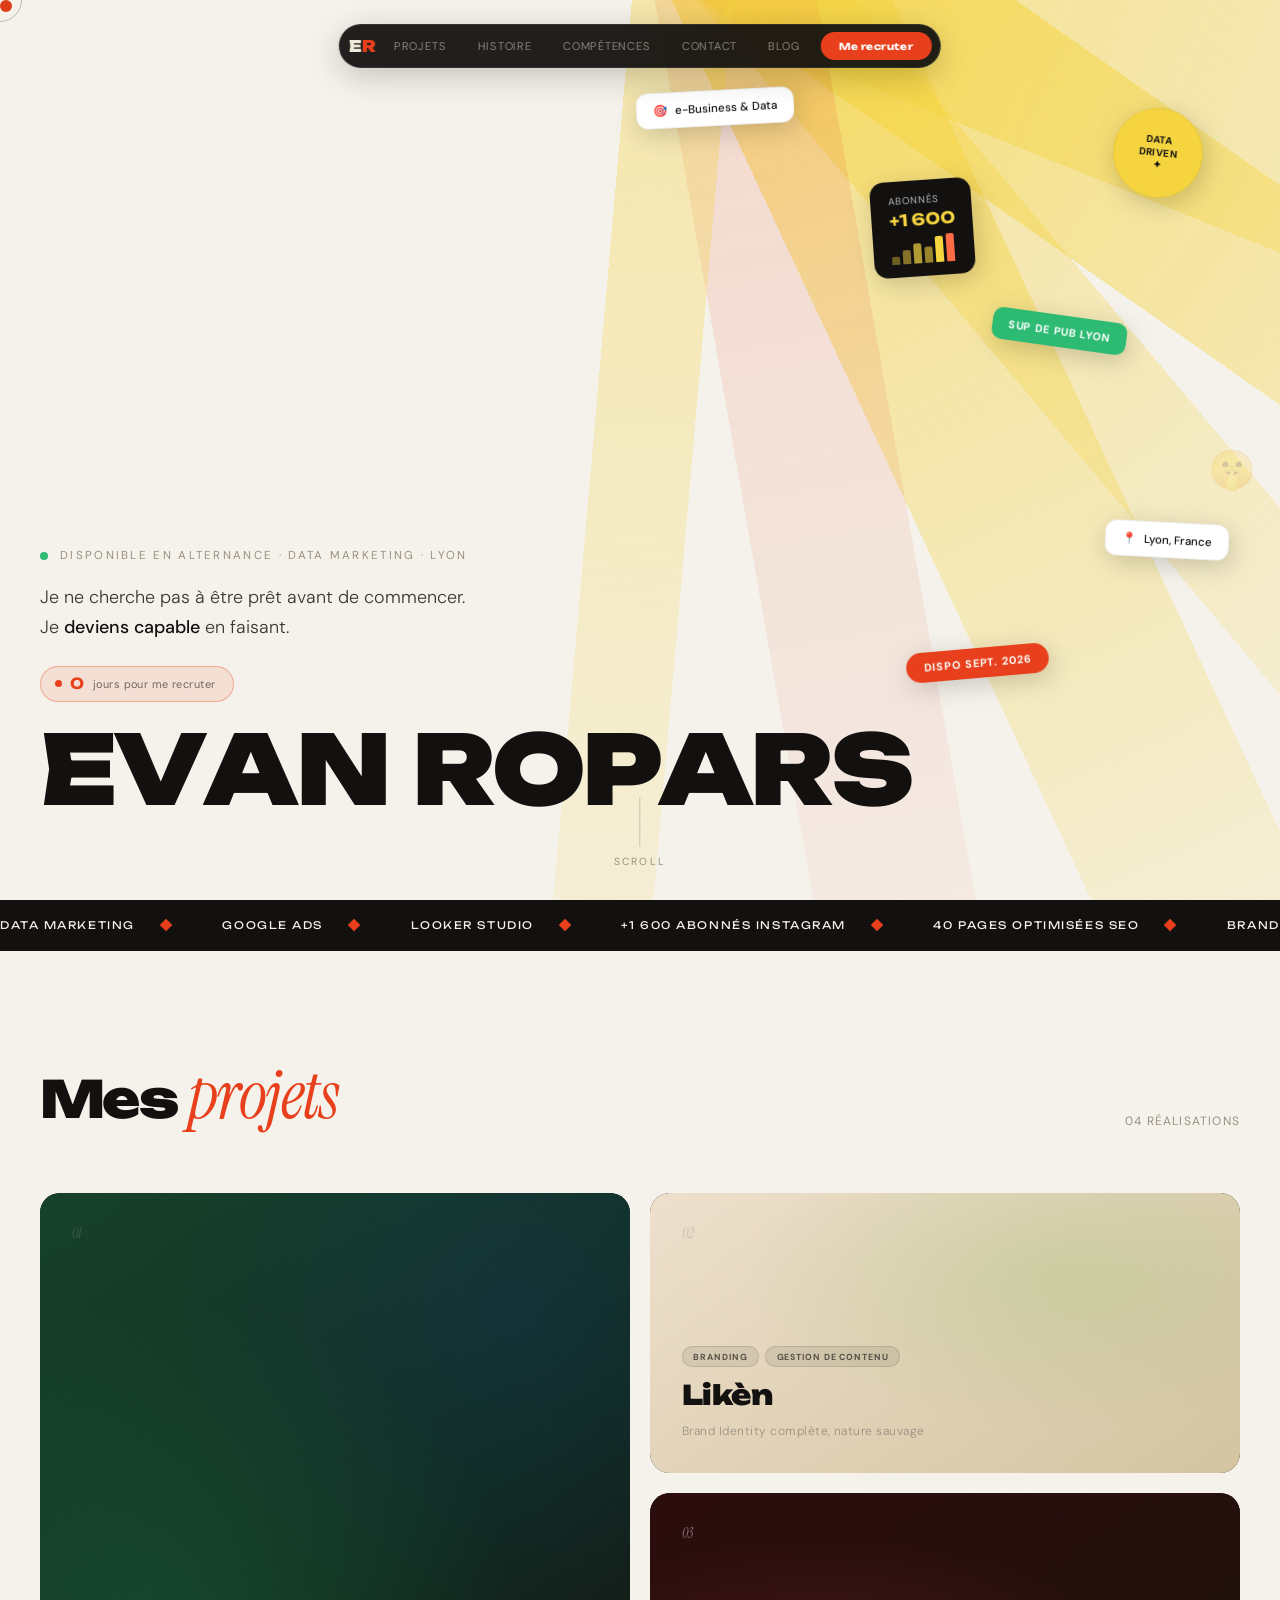
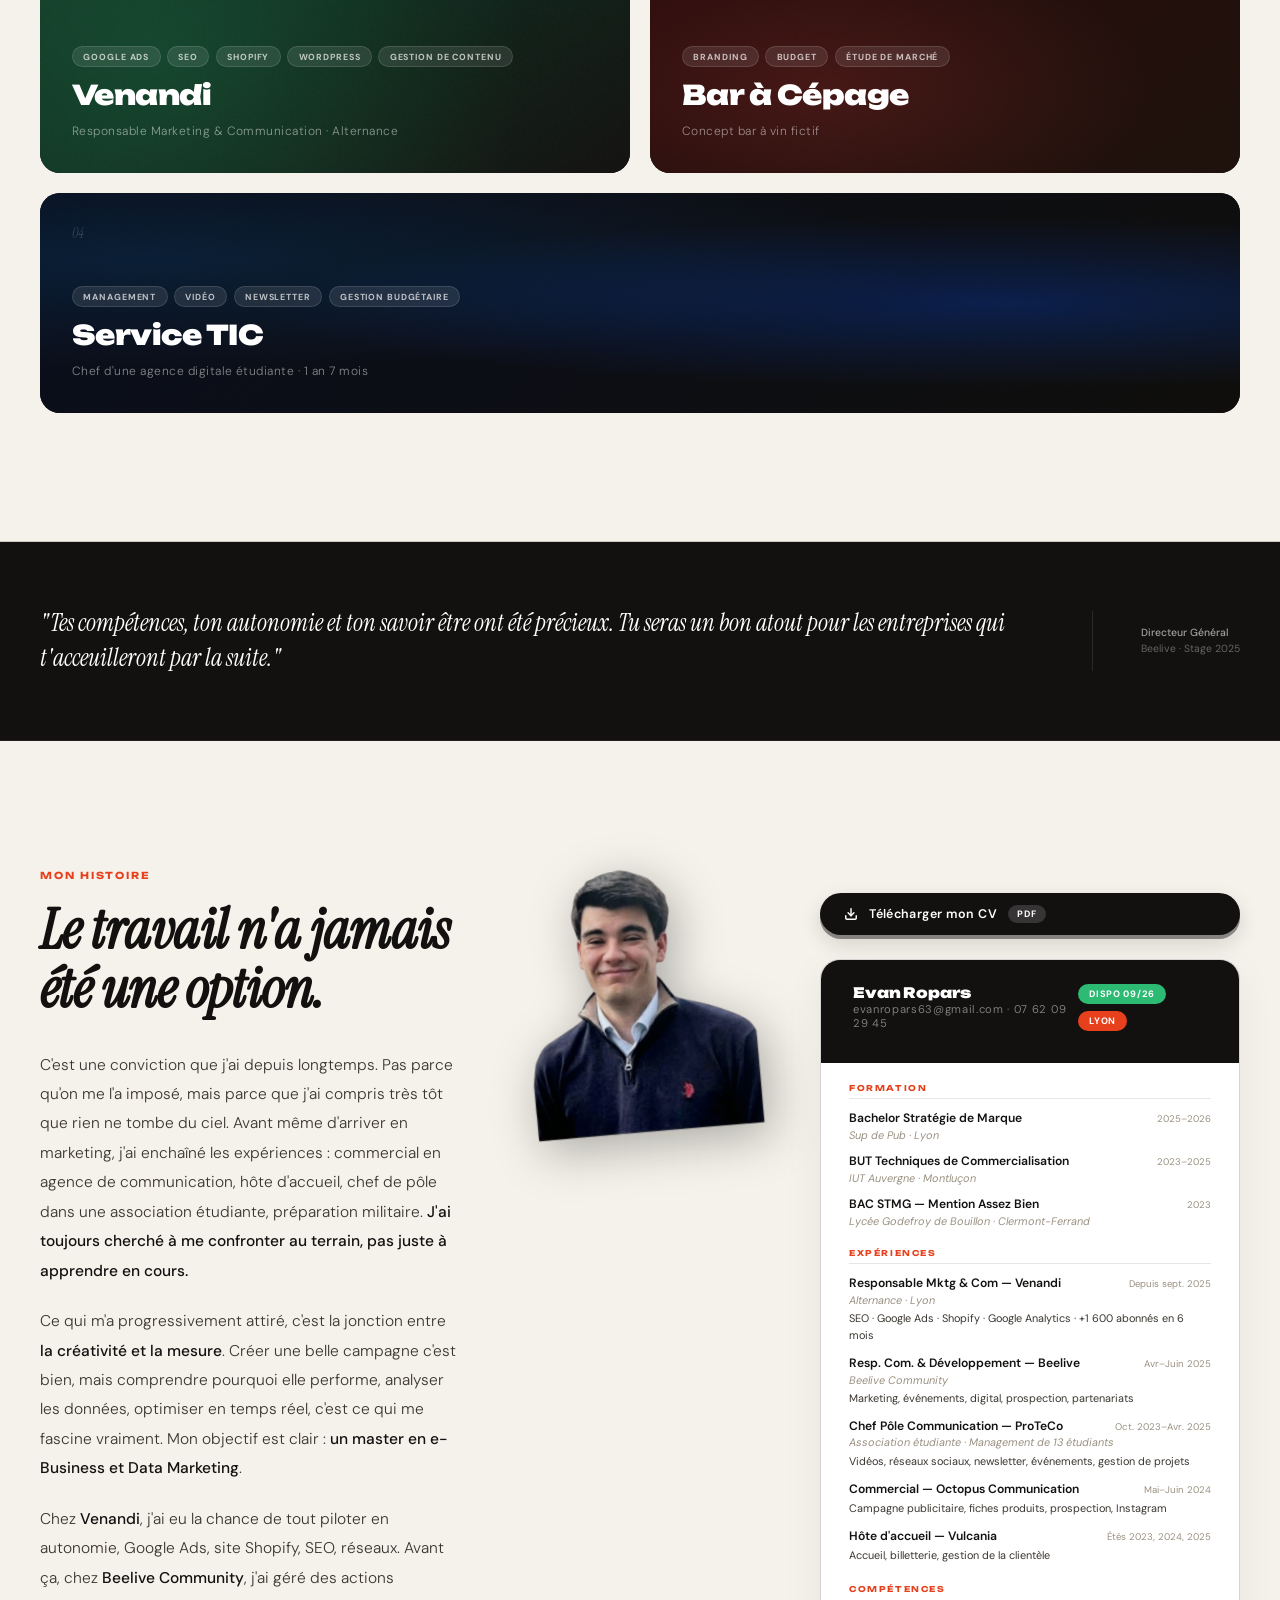
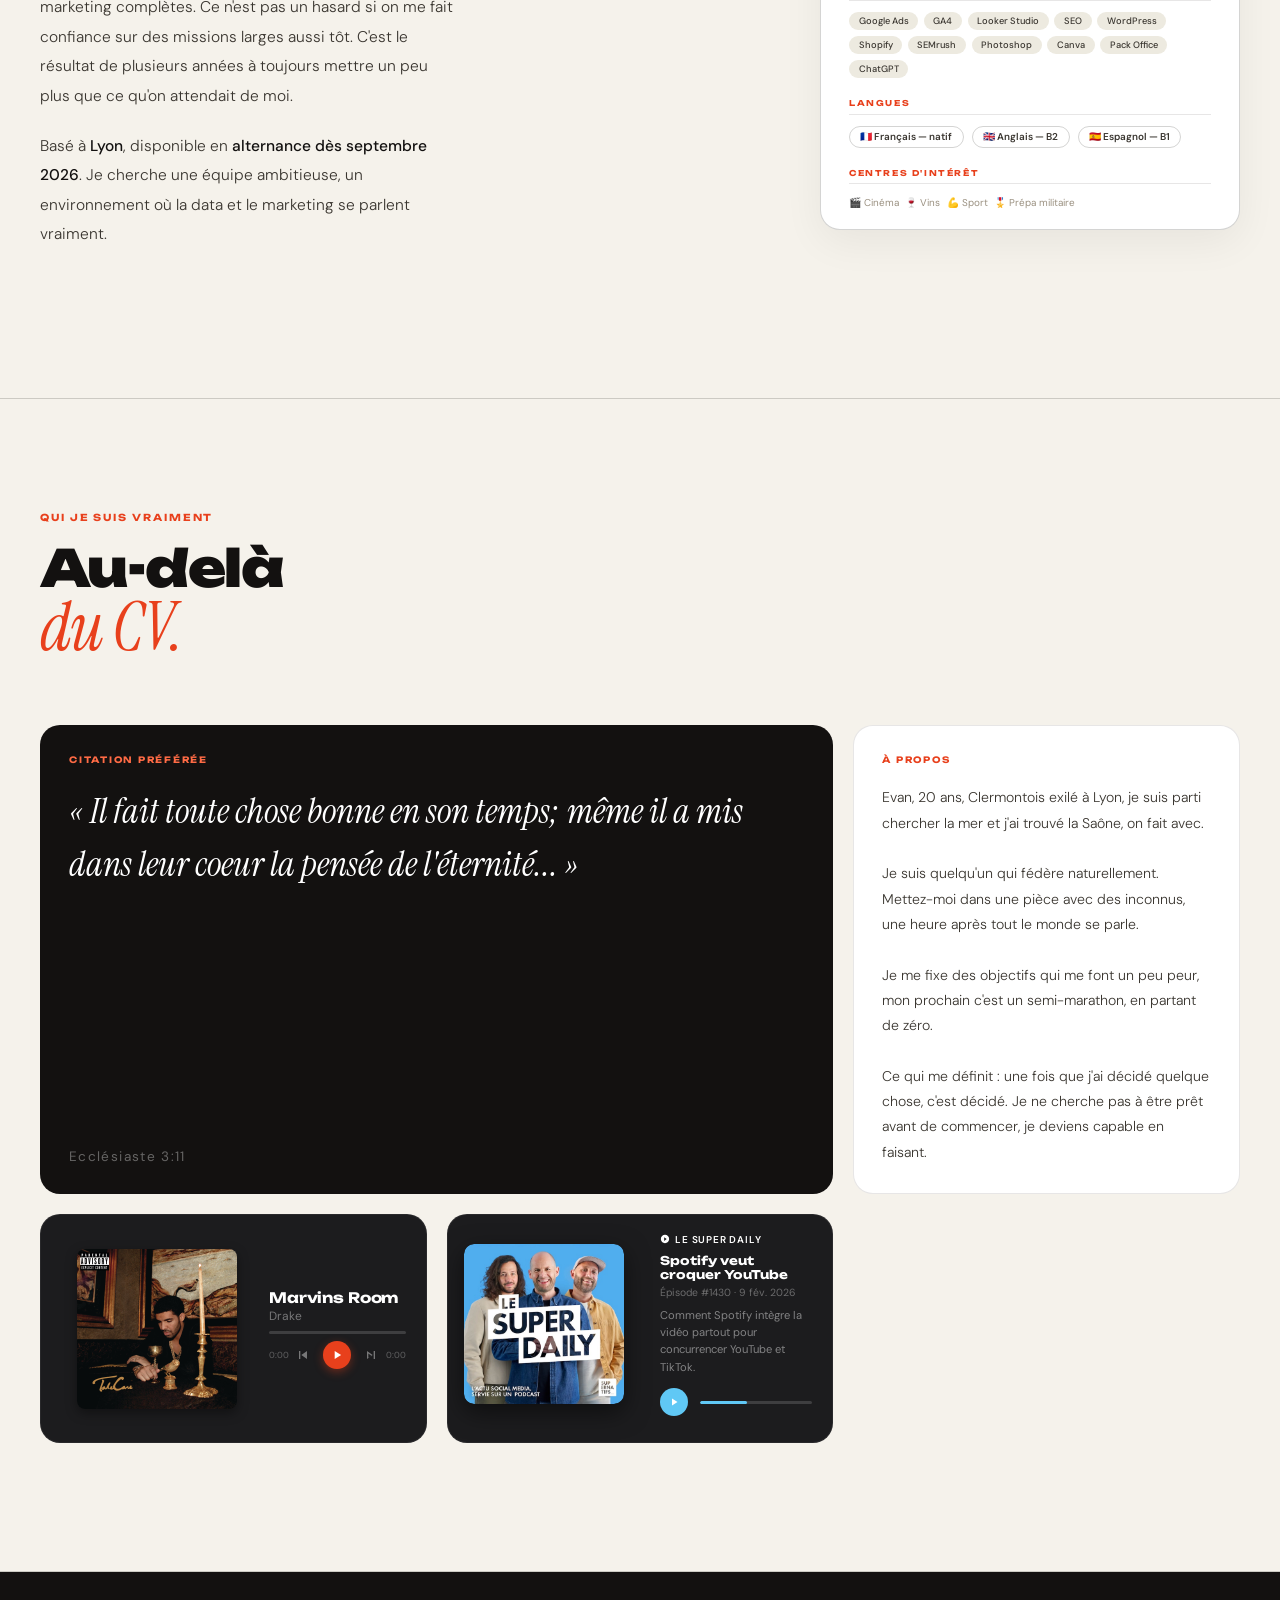
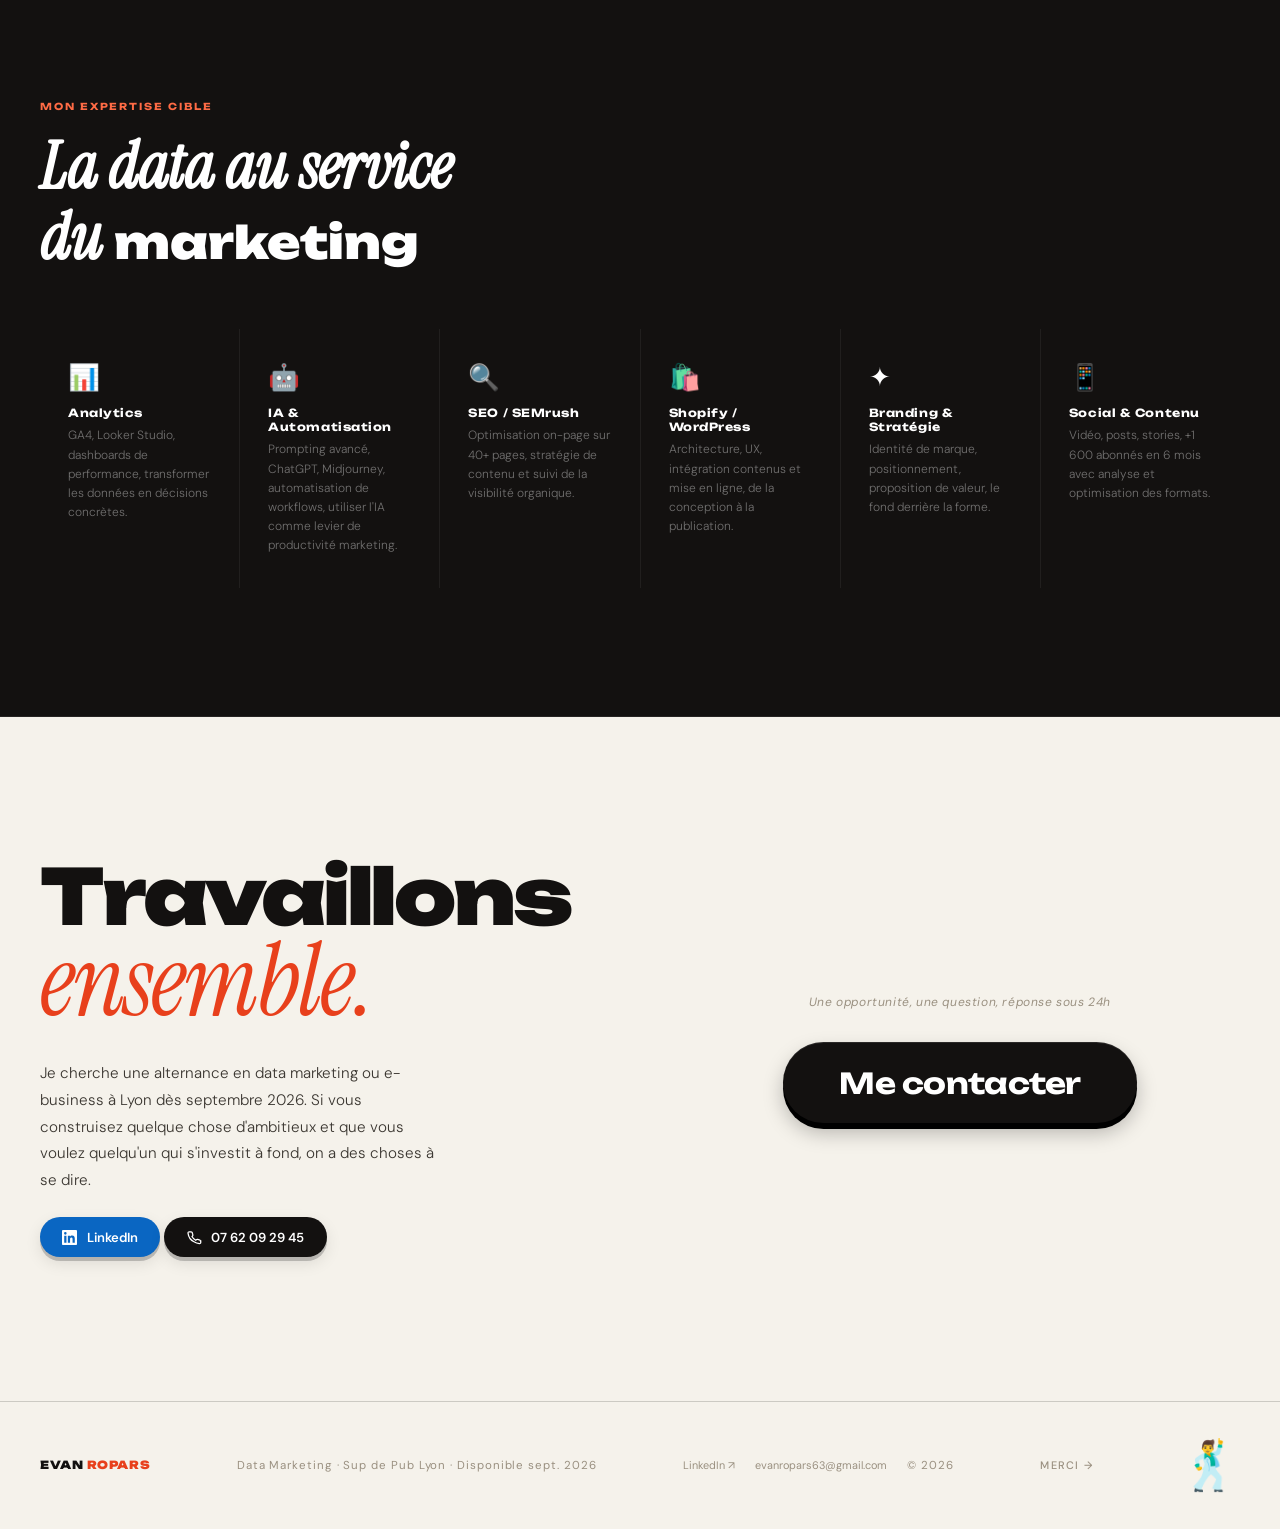
==== commit 1e065035: "Add files via upload" ====
--- a/index.html
+++ b/index.html
@@ -5,10 +5,55 @@
   <meta charset="UTF-8">
   <meta name="viewport" content="width=device-width, initial-scale=1.0">
   <title>Evan Ropars — Data Marketing</title>
+  <meta name="description" content="Evan Ropars — étudiant en Data Marketing à Sup de Pub Lyon. +1 600 abonnés, 40 pages SEO, Google Ads, Shopify. Disponible en alternance dès septembre 2026.">
+  <meta property="og:title" content="Evan Ropars — Portfolio Data Marketing">
+  <meta property="og:description" content="+1 600 abonnés, 40 pages SEO, 13 personnes managées. Étudiant en Data Marketing à Lyon, disponible en alternance sept. 2026.">
+  <meta property="og:type" content="website">
+  <meta name="twitter:card" content="summary_large_image">
   <link
     href="https://fonts.googleapis.com/css2?family=Unbounded:wght@300;400;600;700;900&family=Instrument+Serif:ital@0;1&family=DM+Sans:ital,wght@0,300;0,400;0,500;1,300&display=swap"
     rel="stylesheet">
   <link rel="stylesheet" href="style.css">
+  <script>
+    if(sessionStorage.getItem('ev_intro_done')){
+      document.documentElement.classList.add('no-loader');
+    } else {
+      sessionStorage.setItem('ev_intro_done', '1');
+    }
+  </script>
+  <style>.no-loader #loader{display:none!important}</style>
+  <link rel="icon" href="data:image/svg+xml,<svg xmlns='http://www.w3.org/2000/svg' viewBox='0 0 100 100'><text y='.9em' font-size='90' font-family='sans-serif' font-weight='900'>E</text></svg>">
+  <style>
+    .sr-only{position:absolute;width:1px;height:1px;overflow:hidden;clip:rect(0,0,0,0);white-space:nowrap}
+    /* ── BACK TO TOP ── */
+    .back-top{position:fixed;bottom:2rem;right:2rem;z-index:150;width:44px;height:44px;border-radius:50%;background:var(--ink);color:white;border:none;font-size:1rem;cursor:none;display:flex;align-items:center;justify-content:center;opacity:0;transform:translateY(12px);transition:opacity .3s,transform .3s,background .2s;pointer-events:none}
+    .back-top.visible{opacity:1;transform:none;pointer-events:auto}
+    .back-top:hover{background:var(--accent)}
+    @media(pointer:coarse){.back-top{cursor:pointer}}
+    /* ── PROJ DESC ── */
+    .proj-desc{font-size:.72rem;color:rgba(255,255,255,.5);line-height:1.6;margin-top:.4rem;font-weight:300;max-height:0;overflow:hidden;opacity:0;transition:max-height .35s ease,opacity .35s ease}
+    .proj-card:hover .proj-desc{max-height:2.5rem;opacity:1}
+    .proj-card:nth-child(2) .proj-desc,.proj-card:nth-child(3) .proj-desc{color:rgba(13,12,10,.45)}
+    /* ── PREUVE SOCIALE ── */
+    .proof-strip{padding:4rem 2.5rem;background:var(--ink);display:flex;align-items:center;gap:3rem;border-bottom:1.5px solid rgba(255,255,255,.06)}
+    .proof-quote{font-family:'Instrument Serif',serif;font-size:clamp(1.05rem,2vw,1.5rem);font-style:italic;color:white;line-height:1.45;flex:1}
+    .proof-sep{width:1px;height:60px;background:rgba(255,255,255,.1);flex-shrink:0}
+    .proof-attr{font-size:.65rem;color:rgba(255,255,255,.35);line-height:1.6;white-space:nowrap}
+    .proof-attr strong{color:rgba(255,255,255,.6);font-weight:500}
+    @media(max-width:768px){.proof-strip{flex-direction:column;gap:1.5rem;padding:3rem 1.25rem}.proof-sep{display:none}.proof-attr{white-space:normal}}
+    /* ── PROCESS ── */
+    .process-section{padding:6rem 2.5rem;border-bottom:1.5px solid var(--border2)}
+    .process-steps{display:grid;grid-template-columns:repeat(4,1fr);gap:1.5rem;margin-top:3rem;position:relative}
+    .process-step{padding:1.75rem;background:white;border:1.5px solid var(--border);border-radius:18px;position:relative;transition:border-color .2s,transform .2s}
+    .process-step:hover{border-color:var(--accent);transform:translateY(-3px)}
+    .process-connector{position:absolute;top:50%;right:-1.5rem;width:1.5rem;height:1px;background:var(--border2)}
+    .process-step:last-child .process-connector{display:none}
+    .step-num{font-family:'Unbounded',sans-serif;font-size:.5rem;font-weight:700;letter-spacing:.1em;color:var(--accent);margin-bottom:1rem}
+    .step-title{font-size:.92rem;font-weight:700;margin-bottom:.55rem}
+    .step-desc{font-size:.76rem;color:var(--ink2);line-height:1.65;font-weight:300}
+    @media(max-width:768px){.process-steps{grid-template-columns:1fr 1fr}.process-connector{display:none}}
+    @media(max-width:480px){.process-section{padding:2.5rem 1.25rem}.process-steps{grid-template-columns:1fr}}
+  </style>
 </head>
 
 <body>
@@ -267,7 +312,15 @@
 
 <script>
 (function(){
-  const loader    = document.getElementById('loader');
+  const loader = document.getElementById('loader');
+
+  // Si déjà visité : loader caché, hero visible immédiatement
+  if(document.documentElement.classList.contains('no-loader')){
+    const hw = document.querySelector('.hero-name-wrap');
+    if(hw){ hw.style.opacity='1'; hw.style.animation='none'; }
+    return;
+  }
+
   const bomb      = document.getElementById('ldrBomb');
   const fuse      = document.getElementById('ldrFuse');
   const explosion = document.getElementById('ldrExplosion');
@@ -408,6 +461,9 @@
 })();
 </script>
 
+  <h1 class="sr-only">Evan Ropars — Étudiant en Data Marketing, alternance Lyon sept. 2026</h1>
+  <button class="back-top" id="backTop" aria-label="Retour en haut">↑</button>
+
   <div class="cur" id="cd">
     <div class="cur-dot"></div>
   </div>
@@ -424,7 +480,6 @@
       <a href="#contact" class="nav-link nav-link-active">Contact</a>
       <a href="blog.html" class="nav-link">Blog</a>
       <a href="mailto:evanropars63@gmail.com" class="nav-cta-pill">Me recruter</a>
-      <button class="lang-switch" id="langSwitch">EN</button>
       <button class="nav-burger" id="navBurger" aria-label="Menu" aria-expanded="false">
         <span></span><span></span><span></span>
       </button>
@@ -492,14 +547,13 @@
       </div>
 
       <div class="hero-intro" id="heroIntro">
-        Étudiant en marketing, je construis une expertise<br>à l'intersection du <strong>créatif</strong> et de la
-        <strong>data.</strong>
+        Je ne cherche pas à être prêt avant de commencer.<br>Je <strong>deviens capable</strong> en faisant.
       </div>
 
       <!-- COUNTDOWN DISPO -->
       <div class="countdown-pill">
         <span class="countdown-dot"></span>
-        <span id="countdownNum" class="countdown-num">—</span>
+        <span id="countdownNum" class="countdown-num"></span>
         <span id="countdownLabel" class="countdown-label">jours pour me recruter</span>
       </div>
 
@@ -631,125 +685,159 @@
       <div class="ticker-item">Data Marketing <span class="sep">◆</span></div>
       <div class="ticker-item">Google Ads <span class="sep">◆</span></div>
       <div class="ticker-item">Looker Studio <span class="sep">◆</span></div>
-      <div class="ticker-item">+1 600 abonnés <span class="sep">◆</span></div>
-      <div class="ticker-item">SEO 40+ pages <span class="sep">◆</span></div>
-      <div class="ticker-item">Branding <span class="sep">◆</span></div>
+      <div class="ticker-item">+1 600 abonnés Instagram <span class="sep">◆</span></div>
+      <div class="ticker-item">40 pages optimisées SEO <span class="sep">◆</span></div>
+      <div class="ticker-item">Branding & Identité de marque <span class="sep">◆</span></div>
       <div class="ticker-item">Shopify <span class="sep">◆</span></div>
+      <div class="ticker-item">13 étudiants managés <span class="sep">◆</span></div>
+      <div class="ticker-item">Budget +800€ excédent <span class="sep">◆</span></div>
       <div class="ticker-item">Sup de Pub Lyon <span class="sep">◆</span></div>
       <div class="ticker-item">Data Marketing <span class="sep">◆</span></div>
       <div class="ticker-item">Google Ads <span class="sep">◆</span></div>
       <div class="ticker-item">Looker Studio <span class="sep">◆</span></div>
-      <div class="ticker-item">+1 600 abonnés <span class="sep">◆</span></div>
-      <div class="ticker-item">SEO 40+ pages <span class="sep">◆</span></div>
-      <div class="ticker-item">Branding <span class="sep">◆</span></div>
+      <div class="ticker-item">+1 600 abonnés Instagram <span class="sep">◆</span></div>
+      <div class="ticker-item">40 pages optimisées SEO <span class="sep">◆</span></div>
+      <div class="ticker-item">Branding & Identité de marque <span class="sep">◆</span></div>
       <div class="ticker-item">Shopify <span class="sep">◆</span></div>
+      <div class="ticker-item">13 étudiants managés <span class="sep">◆</span></div>
+      <div class="ticker-item">Budget +800€ excédent <span class="sep">◆</span></div>
       <div class="ticker-item">Sup de Pub Lyon <span class="sep">◆</span></div>
     </div>
   </div>
 
-  <!-- SECTION PERSONNELLE -->
-<section class="personal-section" id="personal">
-
-  <!-- MINI BIO -->
-  <div class="personal-header reveal">
-    <div class="about-label">Qui je suis vraiment</div>
-    <h2 class="personal-title">Au-delà<br><em>du CV.</em></h2>
+  <!-- PROJETS — GRILLE BEHANCE -->
+  <section class="work" id="work">
+
+    <div class="work-header reveal">
+      <div>
+        <h2>Mes <em>projets</em></h2>
+      </div>
+      <span class="work-sub">04 réalisations</span>
+    </div>
+
+    <div class="proj-grid reveal">
+
+      <!-- ── CARTE 1 — VENANDI (grande, gauche) ── -->
+      <a href="venandi.html" class="proj-card">
+        <div class="proj-card-inner">
+          <div class="proj-bg proj-bg-1"></div>
+          <div class="proj-stat">
+            <span class="proj-stat-val">+1 600</span>
+            <span class="proj-stat-label">abonnés en 6 mois</span>
+          </div>
+          <div class="proj-content">
+            <div class="proj-top">
+              <span class="proj-num" style="color:rgba(255,255,255,.4);">01</span>
+              <div class="proj-arrow" style="color:white;">↗</div>
+            </div>
+            <div class="proj-bottom">
+              <div class="proj-tags">
+                <span class="proj-tag">Google Ads</span>
+                <span class="proj-tag">SEO</span>
+                <span class="proj-tag">Shopify</span>
+                <span class="proj-tag">WordPress</span>
+                <span class="proj-tag">Gestion de contenu</span>
+              </div>
+              <div class="proj-title">Venandi</div>
+              <div class="proj-subtitle">Responsable Marketing & Communication · Alternance</div>
+              <div class="proj-desc">Marketing 360° en autonomie, SEO, Google Ads, Shopify, réseaux sociaux</div>
+            </div>
+          </div>
+        </div>
+      </a>
+
+      <!-- ── CARTE 2 — LIKÈN (petite, haut droite) ── -->
+      <a href="liken.html" class="proj-card">
+        <div class="proj-card-inner">
+          <div class="proj-bg proj-bg-2"></div>
+          <div class="proj-stat">
+            <span class="proj-stat-val">Brandbook</span>
+            <span class="proj-stat-label">complet</span>
+          </div>
+          <div class="proj-content">
+            <div class="proj-top">
+              <span class="proj-num" style="color:rgba(19,17,16,.35);">02</span>
+              <div class="proj-arrow" style="color:var(--ink);">↗</div>
+            </div>
+            <div class="proj-bottom">
+              <div class="proj-tags">
+                <span class="proj-tag">Branding</span>
+                <span class="proj-tag">Gestion de contenu</span>
+              </div>
+              <div class="proj-title">Likèn</div>
+              <div class="proj-subtitle">Brand Identity complète, nature sauvage</div>
+              <div class="proj-desc">Identité de marque de A à Z, logo, charte, ton éditorial</div>
+            </div>
+          </div>
+        </div>
+      </a>
+
+      <!-- ── CARTE 3 — BAR À CÉPAGE (petite, bas droite) ── -->
+      <a href="cepage.html" class="proj-card">
+        <div class="proj-card-inner">
+          <div class="proj-bg proj-bg-3"></div>
+          <div class="proj-stat">
+            <span class="proj-stat-val">16 / 20</span>
+            <span class="proj-stat-label">jury simulé banque</span>
+          </div>
+          <div class="proj-content">
+            <div class="proj-top">
+              <span class="proj-num" style="color:rgb(255, 255, 255);">03</span>
+              <div class="proj-arrow" style="color:rgb(255, 255, 255);">↗</div>
+            </div>
+            <div class="proj-bottom">
+              <div class="proj-tags">
+                <span class="proj-tag">Branding</span>
+                <span class="proj-tag">Budget</span>
+                <span class="proj-tag">Étude de marché</span>
+              </div>
+              <div class="proj-title">Bar à Cépage</div>
+              <div class="proj-subtitle">Concept bar à vin fictif</div>
+              <div class="proj-desc">Business plan complet, étude de marché, identité, budget prévisionnel</div>
+            </div>
+          </div>
+        </div>
+      </a>
+
+      <!-- ── CARTE 4 — SERVICE TIC (pleine largeur) ── -->
+      <a href="tic.html" class="proj-card">
+        <div class="proj-card-inner">
+          <div class="proj-bg proj-bg-4"></div>
+          <div class="proj-stat">
+            <span class="proj-stat-val">13 étudiants</span>
+            <span class="proj-stat-label">managés</span>
+          </div>
+          <div class="proj-content">
+            <div class="proj-top">
+              <span class="proj-num" style="color:rgba(255,255,255,.4);">04</span>
+              <div class="proj-arrow" style="color:white;">↗</div>
+            </div>
+            <div class="proj-bottom">
+              <div class="proj-tags">
+                <span class="proj-tag">Management</span>
+                <span class="proj-tag">Vidéo</span>
+                <span class="proj-tag">Newsletter</span>
+                <span class="proj-tag">Gestion budgétaire</span>
+              </div>
+              <div class="proj-title">Service TIC</div>
+              <div class="proj-subtitle">Chef d'une agence digitale étudiante · 1 an 7 mois</div>
+              <div class="proj-desc">Chef de service à 19 ans, management, budget, newsletter, vidéo client</div>
+            </div>
+          </div>
+        </div>
+      </a>
+
+    </div>
+  </section>
+
+  <!-- PREUVE SOCIALE -->
+  <div class="proof-strip reveal">
+    <blockquote class="proof-quote">
+      "Tes compétences, ton autonomie et ton savoir être ont été précieux. Tu seras un bon atout pour les entreprises qui t'acceuilleront par la suite."
+    </blockquote>
+    <div class="proof-sep"></div>
+    <div class="proof-attr"><strong>Directeur Général</strong><br>Beelive · Stage 2025<br><em style="font-style:italic;opacity:.6;"></em></div>
   </div>
-
-  <div class="personal-grid">
-
-    <!-- CITATION -->
-    <div class="personal-card card-quote reveal">
-      <div class="quote-label">Citation préférée</div>
-      <blockquote class="quote-text">
-        « Il fait toute chose bonne en son temps; même il a mis dans leur coeur la pensée de l'éternité... »
-      </blockquote>
-      <div class="quote-ref">Ecclésiaste 3:11</div>
-    </div>  
-
-    <!-- MINI BIO -->
-    <div class="personal-card card-bio reveal reveal-d1">
-      <div class="quote-label">À propos</div>
-      <p class="bio-text">Evan, 20 ans, Clermontois exilé à Lyon, je suis parti chercher la mer et j'ai trouvé la Saône, on fait avec.
-Je suis quelqu'un qui fédère naturellement.
-Mettez-moi dans une pièce avec des inconnus, une heure après tout le monde se parle.
-Je me fixe des objectifs qui me font un peu peur, mon prochain c'est un semi-marathon, en partant de zéro.
-Ce qui me définit c'est que une fois que je décide quelque chose, c'est décidé.
-Je ne cherche pas à être prêt avant de commencer, je deviens capable en faisant. </p>
-    </div>
-
-    <!-- widget musique -->
-    <div class="personal-card card-music reveal reveal-d2" style="grid-column: 1 / 2;">
-  <div class="am-player">
-    <img src="Marvin room cover.jpeg" class="am-cover" alt="Marvins Room" />
-    <div class="am-info">
-      <div class="am-titles">
-        <div class="am-title">Marvins Room</div>
-        <div class="am-artist">Drake</div>
-      </div>
-      <div class="am-bar" id="amBar">
-        <div class="am-fill" id="amFill"></div>
-      </div>
-      <div class="am-bottom">
-        <span id="amCurrent">0:00</span>
-        <div class="am-controls">
-          <button class="am-skip" id="amBack">
-            <svg width="16" height="16" viewBox="0 0 24 24" fill="currentColor"><path d="M6 6h2v12H6zm3.5 6 8.5 6V6z"/></svg>
-          </button>
-          <button class="am-play" id="amPlay">
-            <svg id="amPlayIcon" width="14" height="14" viewBox="0 0 24 24" fill="white"><path d="M8 5v14l11-7z"/></svg>
-          </button>
-          <button class="am-skip" id="amForward">
-            <svg width="16" height="16" viewBox="0 0 24 24" fill="currentColor"><path d="M6 18l8.5-6L6 6v12zm2-8.14 4.96 3.5L8 16.14V9.86zM16 6h2v12h-2z"/></svg>
-          </button>
-        </div>
-        <span id="amDuration">0:00</span>
-      </div>
-    </div>
-  </div>
-  <audio id="amAudio" src="Drake - Marvins Room.mp3" preload="metadata"></audio>
-</div>
-    <!-- WIDGET PODCAST -->
-    <div class="personal-card card-podcast reveal reveal-d1">
-      <div class="podcast-widget">
-        <div class="podcast-cover">
-          <img src="le-super-daily-podcast-supernatifs-social-media-s.jpg" alt="Le Super Daily" style="width:100%;height:100%;object-fit:cover;border-radius:inherit;display:block;">
-        </div>
-        <div class="podcast-info">
-          <div class="podcast-badge">
-            <svg width="10" height="12" viewBox="0 0 24 24" fill="white"><path d="M12 2C6.48 2 2 6.48 2 12s4.48 10 10 10 10-4.48 10-10S17.52 2 12 2zm-2 14.5v-9l6 4.5-6 4.5z"/></svg>
-            Le Super Daily
-          </div>
-          <div class="podcast-title">Spotify veut croquer YouTube</div>
-          <div class="podcast-ep">Épisode #1430 · 9 fév. 2026</div>
-          <div class="podcast-desc">Comment Spotify intègre la vidéo partout pour concurrencer YouTube et TikTok.</div>
-          <div class="podcast-controls">
-            <div class="podcast-play">
-              <svg width="12" height="12" viewBox="0 0 24 24" fill="white"><path d="M8 5v14l11-7z"/></svg>
-            </div>
-            <div class="podcast-bar">
-              <div class="podcast-fill" style="width:42%"></div>
-            </div>
-          </div>
-        </div>
-      </div>
-    </div>
-
-    <!-- GALERIE PHOTOS -->
-    <div class="personal-card card-gallery reveal reveal-d2">
-      <div class="quote-label">Ma vie en photos</div>
-      <div class="gallery-grid">
-        <div class="gallery-img g1"><img src="IMG_1697.JPG" /></div>
-        <div class="gallery-img g2"><img src="IMG_0579.JPG" /></div>
-        <div class="gallery-img g3"><img src="IMG_0747.JPG" /></div>
-        <div class="gallery-img g4"><img src="IMG_1745.JPG" /></div>
-        <div class="gallery-img g5"><img src="IMG_2245.JPG" /></div>
-        <div class="gallery-img g6"><img src="IMG_2375.JPG" /></div>
-      </div>
-    </div>
-
-  </div>
-</section>
 
   <!-- ABOUT -->
   <section class="about" id="about">
@@ -782,7 +870,6 @@
         </p>
       </div>
 
-
       <!-- STICKER PHOTO -->
       <div class="about-photo-sticker">
         <img src="evan_sticker_cutout.png" alt="Evan Ropars" />
@@ -873,8 +960,8 @@
               <div class="cv-sec-title">Compétences</div>
               <div class="cv-skills">
                 <span class="cv-skill">Google Ads</span><span class="cv-skill">GA4</span>
-                <span class="cv-skill">WordPress</span><span class="cv-skill">SEO</span>
-                <span class="cv-skill">Shopify</span><span class="cv-skill">WordPress</span>
+                <span class="cv-skill">Looker Studio</span><span class="cv-skill">SEO</span>
+                <span class="cv-skill">WordPress</span><span class="cv-skill">Shopify</span>
                 <span class="cv-skill">SEMrush</span><span class="cv-skill">Photoshop</span>
                 <span class="cv-skill">Canva</span><span class="cv-skill">Pack Office</span>
                 <span class="cv-skill">ChatGPT</span>
@@ -906,108 +993,94 @@
     </div>
   </section>
 
-  <!-- PROJETS — GRILLE BEHANCE -->
-  <section class="work" id="work">
-
-    <div class="work-header reveal">
-      <div>
-        <h2>Mes <em>projets</em></h2>
-      </div>
-      <span class="work-sub">03 réalisations</span>
-    </div>
-
-    <div class="proj-grid reveal">
-
-      <!-- ── CARTE 1 — VENANDI (grande, gauche) ── -->
-      <a href="venandi.html" class="proj-card">
-        <div class="proj-card-inner">
-          <div class="proj-bg proj-bg-1"></div>
-
-          <!-- Badge stat au hover -->
-          <div class="proj-stat">
-            <span class="proj-stat-val">+1 600</span>
-            <span class="proj-stat-label">abonnés en 6 mois</span>
+  <!-- SECTION PERSONNELLE -->
+<section class="personal-section" id="personal">
+
+  <!-- MINI BIO -->
+  <div class="personal-header reveal">
+    <div class="about-label">Qui je suis vraiment</div>
+    <h2 class="personal-title">Au-delà<br><em>du CV.</em></h2>
+  </div>
+
+  <div class="personal-grid">
+
+    <!-- CITATION -->
+    <div class="personal-card card-quote reveal">
+      <div class="quote-label">Citation préférée</div>
+      <blockquote class="quote-text">
+        « Il fait toute chose bonne en son temps; même il a mis dans leur coeur la pensée de l'éternité... »
+      </blockquote>
+      <div class="quote-ref">Ecclésiaste 3:11</div>
+    </div>
+
+    <!-- MINI BIO -->
+    <div class="personal-card card-bio reveal reveal-d1">
+      <div class="quote-label">À propos</div>
+      <p class="bio-text">Evan, 20 ans, Clermontois exilé à Lyon, je suis parti chercher la mer et j'ai trouvé la Saône, on fait avec.<br><br>
+Je suis quelqu'un qui fédère naturellement. Mettez-moi dans une pièce avec des inconnus, une heure après tout le monde se parle.<br><br>
+Je me fixe des objectifs qui me font un peu peur, mon prochain c'est un semi-marathon, en partant de zéro.<br><br>
+Ce qui me définit : une fois que j'ai décidé quelque chose, c'est décidé. Je ne cherche pas à être prêt avant de commencer, je deviens capable en faisant.</p>
+    </div>
+
+    <!-- widget musique -->
+    <div class="personal-card card-music reveal reveal-d2" style="grid-column: 1 / 2;">
+  <div class="am-player">
+    <img src="Marvin room cover.jpeg" class="am-cover" alt="Marvins Room" />
+    <div class="am-info">
+      <div class="am-titles">
+        <div class="am-title">Marvins Room</div>
+        <div class="am-artist">Drake</div>
+      </div>
+      <div class="am-bar" id="amBar">
+        <div class="am-fill" id="amFill"></div>
+      </div>
+      <div class="am-bottom">
+        <span id="amCurrent">0:00</span>
+        <div class="am-controls">
+          <button class="am-skip" id="amBack">
+            <svg width="16" height="16" viewBox="0 0 24 24" fill="currentColor"><path d="M6 6h2v12H6zm3.5 6 8.5 6V6z"/></svg>
+          </button>
+          <button class="am-play" id="amPlay">
+            <svg id="amPlayIcon" width="14" height="14" viewBox="0 0 24 24" fill="white"><path d="M8 5v14l11-7z"/></svg>
+          </button>
+          <button class="am-skip" id="amForward">
+            <svg width="16" height="16" viewBox="0 0 24 24" fill="currentColor"><path d="M6 18l8.5-6L6 6v12zm2-8.14 4.96 3.5L8 16.14V9.86zM16 6h2v12h-2z"/></svg>
+          </button>
+        </div>
+        <span id="amDuration">0:00</span>
+      </div>
+    </div>
+  </div>
+  <audio id="amAudio" src="Drake - Marvins Room.mp3" preload="metadata"></audio>
+</div>
+    <!-- WIDGET PODCAST -->
+    <div class="personal-card card-podcast reveal reveal-d1">
+      <div class="podcast-widget">
+        <div class="podcast-cover">
+          <img src="le-super-daily-podcast-supernatifs-social-media-s.jpg" alt="Le Super Daily" style="width:100%;height:100%;object-fit:cover;border-radius:inherit;display:block;">
+        </div>
+        <div class="podcast-info">
+          <div class="podcast-badge">
+            <svg width="10" height="12" viewBox="0 0 24 24" fill="white"><path d="M12 2C6.48 2 2 6.48 2 12s4.48 10 10 10 10-4.48 10-10S17.52 2 12 2zm-2 14.5v-9l6 4.5-6 4.5z"/></svg>
+            Le Super Daily
           </div>
-
-          <div class="proj-content">
-            <div class="proj-top">
-              <span class="proj-num" style="color:rgba(255,255,255,.4);">01</span>
-              <div class="proj-arrow" style="color:white;">↗</div>
-            </div>
-            <div class="proj-bottom">
-              <div class="proj-tags">
-                <span class="proj-tag">Google Ads</span>
-                <span class="proj-tag">SEO</span>
-                <span class="proj-tag">Shopify</span>
-                <span class="proj-tag">WordPress</span>
-                <span class="proj-tag">Gestion de contenu</span>
-              </div>
-              <div class="proj-title">Venandi</div>
-              <div class="proj-subtitle">Responsable Marketing & Communication · Alternance</div>
+          <div class="podcast-title">Spotify veut croquer YouTube</div>
+          <div class="podcast-ep">Épisode #1430 · 9 fév. 2026</div>
+          <div class="podcast-desc">Comment Spotify intègre la vidéo partout pour concurrencer YouTube et TikTok.</div>
+          <div class="podcast-controls">
+            <div class="podcast-play">
+              <svg width="12" height="12" viewBox="0 0 24 24" fill="white"><path d="M8 5v14l11-7z"/></svg>
+            </div>
+            <div class="podcast-bar">
+              <div class="podcast-fill" style="width:42%"></div>
             </div>
           </div>
         </div>
-      </a>
-
-      <!-- ── CARTE 2 — LIKÈN (petite, haut droite) ── -->
-      <a href="liken.html" class="proj-card">
-        <div class="proj-card-inner">
-          <div class="proj-bg proj-bg-2"></div>
-
-          <!-- Badge stat au hover -->
-          <div class="proj-stat">
-            <span class="proj-stat-val">Brandbook</span>
-            <span class="proj-stat-label">complet</span>
-          </div>
-
-          <div class="proj-content">
-            <div class="proj-top">
-              <span class="proj-num" style="color:rgba(19,17,16,.35);">02</span>
-              <div class="proj-arrow" style="color:var(--ink);">↗</div>
-            </div>
-            <div class="proj-bottom">
-              <div class="proj-tags">
-                <span class="proj-tag">Branding</span>
-                <span class="proj-tag">Gestion de contenu</span>
-              </div>
-              <div class="proj-title">Likèn</div>
-              <div class="proj-subtitle">Brand Identity complète — nature sauvage</div>
-            </div>
-          </div>
-        </div>
-      </a>
-
-      <!-- ── CARTE 3 — BAR À CÉPAGE (petite, bas droite) ── -->
-      <a href="cepage.html" class="proj-card">
-        <div class="proj-card-inner">
-          <div class="proj-bg proj-bg-3"></div>
-
-          <!-- Badge stat au hover -->
-          <div class="proj-stat">
-            <span class="proj-stat-val">16 / 20</span>
-            <span class="proj-stat-label">jury simulé banque</span>
-          </div>
-
-          <div class="proj-content">
-            <div class="proj-top">
-              <span class="proj-num" style="color:rgba(255,255,255,.4);">03</span>
-              <div class="proj-arrow" style="color:white;">↗</div>
-            </div>
-            <div class="proj-bottom">
-              <div class="proj-tags">
-                <span class="proj-tag">Branding</span>
-                <span class="proj-tag">Budget</span>
-                <span class="proj-tag">Étude de marché</span>
-              </div>
-              <div class="proj-title">Bar à Cépage</div>
-              <div class="proj-subtitle">Concept bar à vin fictif</div>
-            </div>
-          </div>
-        </div>
-      </a>
-
-    </div>
-  </section>
+      </div>
+    </div>
+
+  </div>
+</section>
 
   <!-- DATA -->
   <section class="data-section" id="data">
@@ -1017,13 +1090,13 @@
       <div class="tool-card reveal">
         <div class="tool-icon">📊</div>
         <div class="tool-name">Analytics</div>
-        <div class="tool-desc">GA4, Looker Studio, dashboards de performance — transformer les données en décisions
+        <div class="tool-desc">GA4, Looker Studio, dashboards de performance, transformer les données en décisions
           concrètes.</div>
       </div>
       <div class="tool-card reveal reveal-d1">
         <div class="tool-icon">🤖</div>
         <div class="tool-name">IA & Automatisation</div>
-        <div class="tool-desc">Prompting avancé, ChatGPT, Midjourney, automatisation de workflows — utiliser l'IA comme levier de productivité marketing.
+        <div class="tool-desc">Prompting avancé, ChatGPT, Midjourney, automatisation de workflows, utiliser l'IA comme levier de productivité marketing.
         </div>
       </div>
       <div class="tool-card reveal reveal-d2">
@@ -1035,19 +1108,19 @@
       <div class="tool-card reveal reveal-d3">
         <div class="tool-icon">🛍️</div>
         <div class="tool-name">Shopify / WordPress</div>
-        <div class="tool-desc">Architecture, UX, intégration contenus et mise en ligne — de la conception à la
+        <div class="tool-desc">Architecture, UX, intégration contenus et mise en ligne, de la conception à la
           publication.</div>
       </div>
       <div class="tool-card reveal">
         <div class="tool-icon">✦</div>
         <div class="tool-name">Branding & Stratégie</div>
-        <div class="tool-desc">Identité de marque, positionnement, proposition de valeur — le fond derrière la forme.
+        <div class="tool-desc">Identité de marque, positionnement, proposition de valeur, le fond derrière la forme.
         </div>
       </div>
       <div class="tool-card reveal reveal-d1">
         <div class="tool-icon">📱</div>
         <div class="tool-name">Social & Contenu</div>
-        <div class="tool-desc">Vidéo, posts, stories — +1 600 abonnés en 6 mois avec analyse et optimisation des
+        <div class="tool-desc">Vidéo, posts, stories, +1 600 abonnés en 6 mois avec analyse et optimisation des
           formats.</div>
       </div>
     </div>
@@ -1075,7 +1148,7 @@
     </div>
 
             <div class="contact-r reveal reveal-d1">
-      <p class="contact-hint">Appuyez sur ce bouton pour m'envoyer un courriel</p>
+      <p class="contact-hint">Une opportunité, une question, réponse sous 24h</p>
       <a href="mailto:evanropars63@gmail.com" class="big-3d-btn" id="bigBtn">
         <span class="big-3d-btn-face">Me contacter</span>
       </a>
@@ -1085,13 +1158,26 @@
   <footer>
     <div class="foot-logo">EVAN <em>ROPARS</em></div>
     <p>Data Marketing · Sup de Pub Lyon · Disponible sept. 2026</p>
-    <p>© 2026</p>
+    <div style="display:flex;align-items:center;gap:1.25rem;">
+      <a href="https://www.linkedin.com/in/evan-ropars-900147292/" target="_blank" style="font-size:.68rem;color:var(--muted);text-decoration:none;transition:color .2s;" onmouseover="this.style.color='var(--ink)'" onmouseout="this.style.color='var(--muted)'">LinkedIn ↗</a>
+      <a href="mailto:evanropars63@gmail.com" style="font-size:.68rem;color:var(--muted);text-decoration:none;transition:color .2s;" onmouseover="this.style.color='var(--ink)'" onmouseout="this.style.color='var(--muted)'">evanropars63@gmail.com</a>
+      <p style="margin:0;">© 2026</p>
+    </div>
+    <a href="merci.html" style="font-size:.68rem;letter-spacing:.12em;text-transform:uppercase;color:var(--muted);text-decoration:none;transition:color .2s;font-weight:500;" onmouseover="this.style.color='var(--ink)'" onmouseout="this.style.color='var(--muted)'">Merci →</a>
     <a href="https://www.youtube.com/watch?v=AACOcpA8i-U&list=RDAACOcpA8i-U&start_radio=1" target="_blank" class="lien-danse" aria-label="Un secret bien gardé">
         🕺
     </a>
   </footer>
 
+  <script>
+    // Back to top
+    const backTop = document.getElementById('backTop');
+    window.addEventListener('scroll', () => {
+      backTop.classList.toggle('visible', window.scrollY > 600);
+    }, { passive: true });
+    backTop.addEventListener('click', () => window.scrollTo({ top: 0, behavior: 'smooth' }));
+  </script>
   <script src="script.js"></script>
-  <a href="snake.html" style="position:fixed;bottom:45vh;right:1.5rem;font-size:2.4rem;text-decoration:none;z-index:50;cursor:none;opacity:.2;transition:opacity .3s;" onmouseover="this.style.opacity='1'" onmouseout="this.style.opacity='.2'">🤫</a>
+<a href="snake.html" style="position:fixed;bottom:45vh;right:1.5rem;font-size:2.4rem;text-decoration:none;z-index:50;cursor:none;opacity:.2;transition:opacity .3s;" onmouseover="this.style.opacity='1'" onmouseout="this.style.opacity='.2'">🤫</a>
 </body>
 </html>
--- a/style.css
+++ b/style.css
@@ -1159,6 +1159,24 @@
   background:
     radial-gradient(ellipse at 30% 70%, rgba(200, 60, 60, .2) 0%, transparent 55%),
     linear-gradient(145deg, #2a0a0a 0%, #1c100a 100%);
+}
+
+/* Carte 4 — TIC (pleine largeur) */
+.proj-card:nth-child(4) {
+  grid-column: 1 / -1;
+}
+
+.proj-card:nth-child(4) .proj-card-inner {
+  min-height: 220px;
+  display: flex;
+  align-items: stretch;
+}
+
+.proj-bg-4 {
+  background:
+    radial-gradient(ellipse at 80% 50%, rgba(0, 81, 255, .25) 0%, transparent 55%),
+    radial-gradient(ellipse at 10% 30%, rgba(0, 150, 255, .12) 0%, transparent 50%),
+    linear-gradient(135deg, #080c1a 0%, #0d0c0a 100%);
 }
 
 /* Noise texture overlay */
